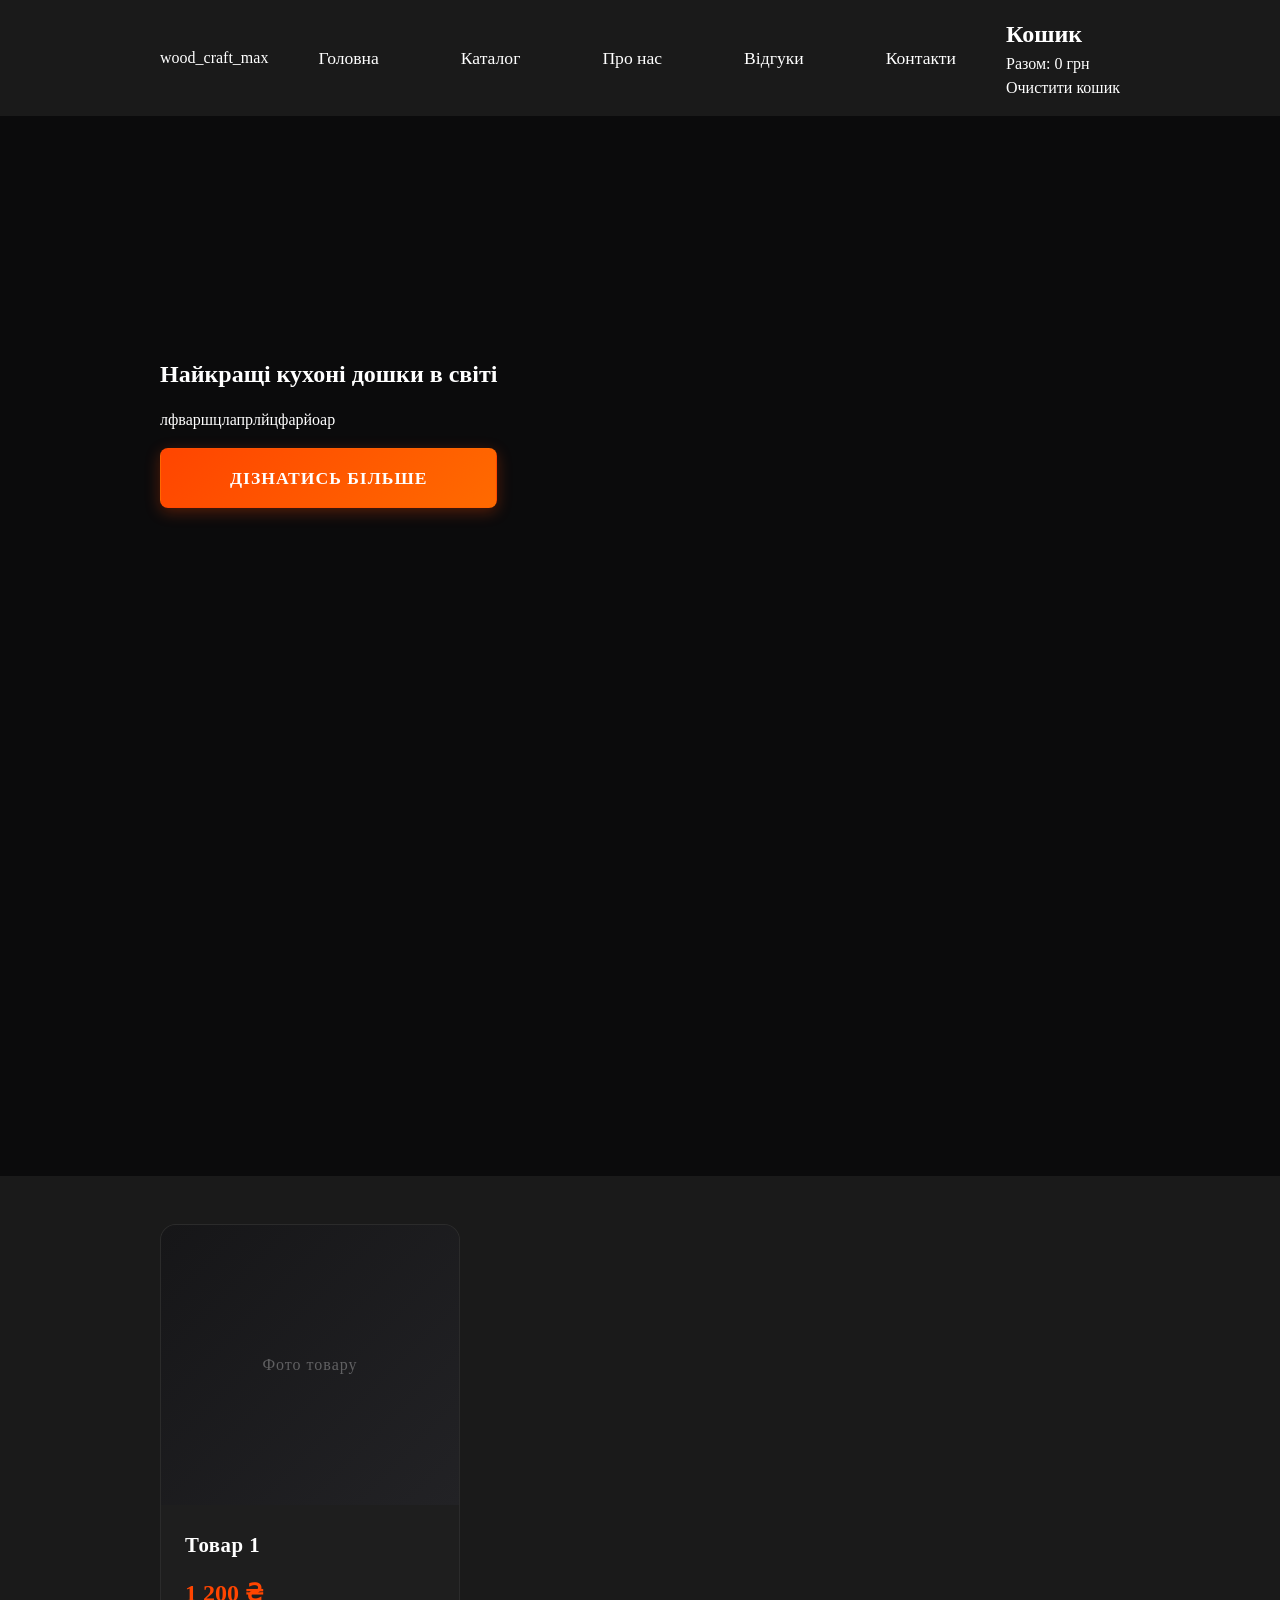
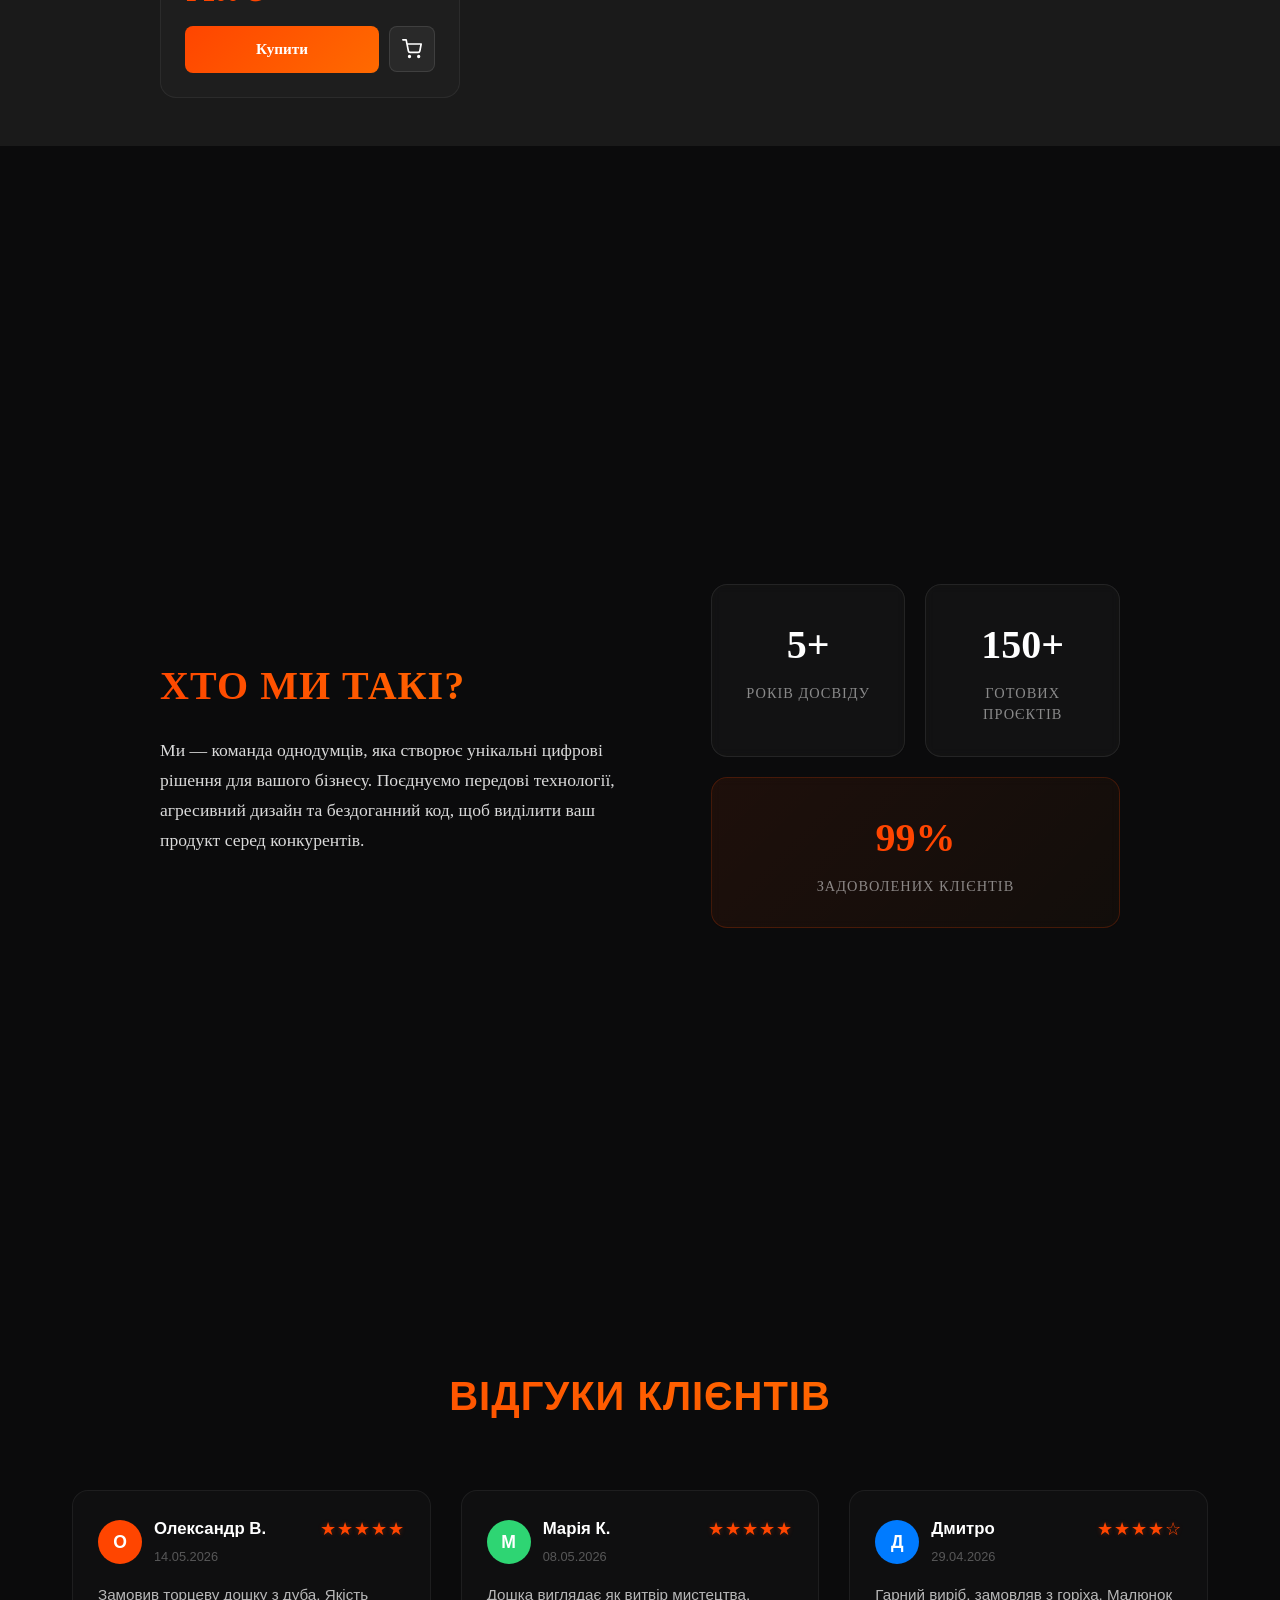
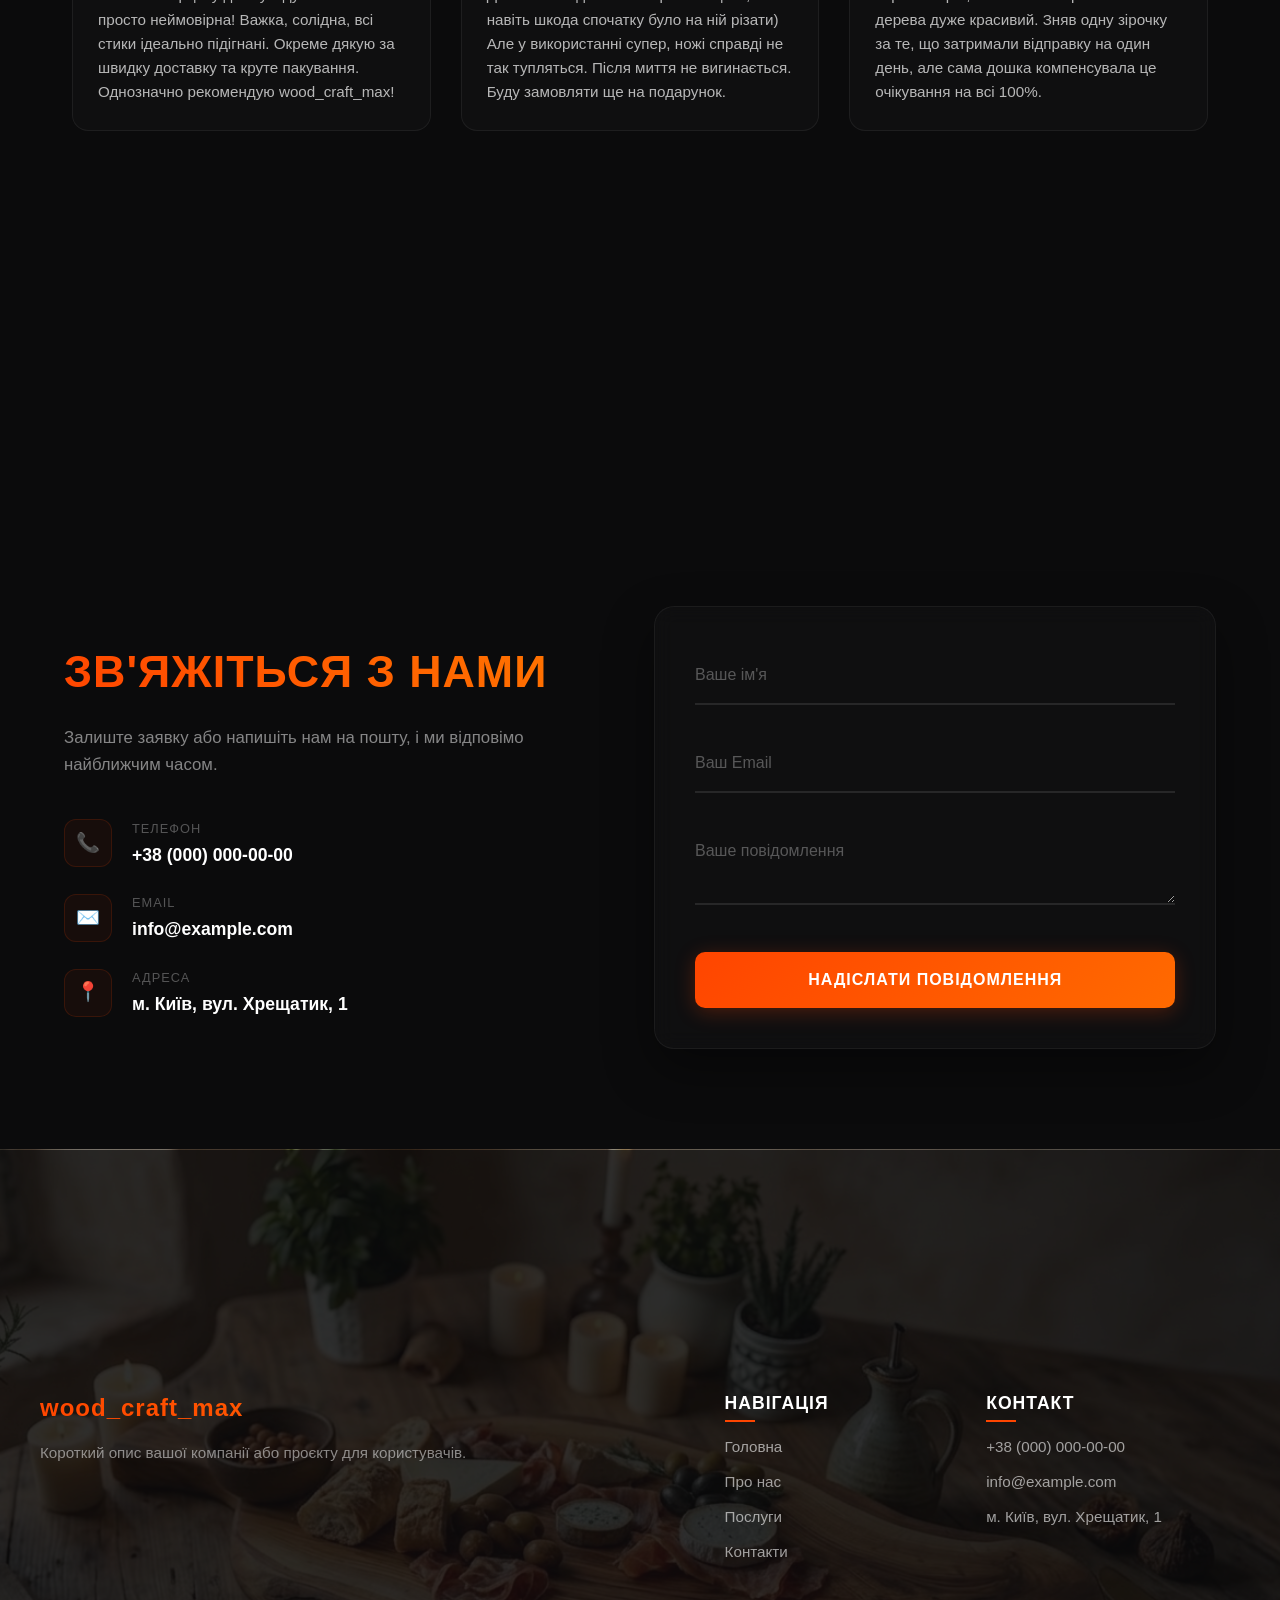
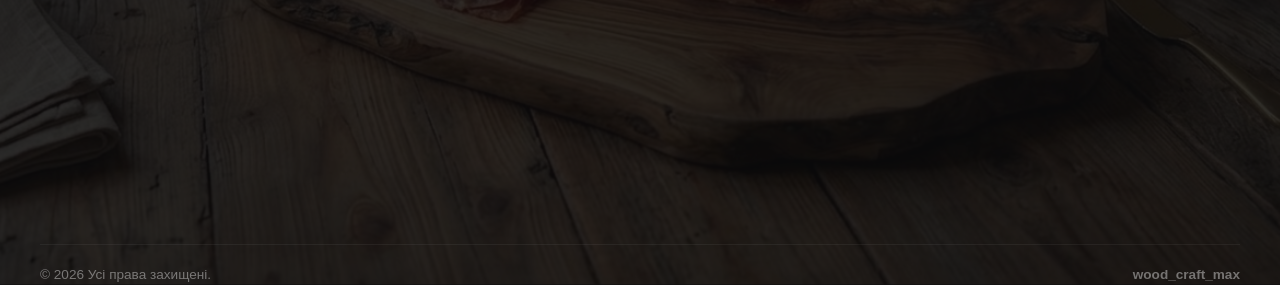
==== index.html @ e6631951 "wood_craft_max11" ====
<!DOCTYPE html>
<html lang="en">
<head>
    <meta charset="UTF-8">
    <title>Title</title>
    <link rel="stylesheet" href="./css/reset.css">
    <link rel="stylesheet" href="./css/style.css">
    <link rel="stylesheet" href="./css/header.css">
    <link rel="stylesheet" href="./css/catalog.css">
    <link rel="stylesheet" href="./css/about.css">
    <link rel="stylesheet" href="./css/reviews.css">
    <link rel="stylesheet" href="./css/contact.css">
    <link rel="stylesheet" href="./css/footer.css">
</head>
<body>

<!-- Фірмовий прелоадер wood_craft_max -->
<div class="preloader" id="preloader">
    <div class="preloader__content">
        <!-- Текст, який буде ефектно підсвічуватися -->
        <h2 class="preloader__logo">wood_craft_max</h2>
        <!-- Лінія завантаження під текстом -->
        <div class="preloader__line"></div>
    </div>
</div>


<header class="header">
    <a href="index.html" class="header__logo-link"><img src="" alt="" class="header__logo-img">wood_craft_max</a>

    <nav class="header__nav">
        <ul class="header__nav-list">
            <li class="header__nav-item"><a href="index.html" class="header__nav-link">Головна</a></li>
            <li class="header__nav-item"><a href="catalog.html" class="header__nav-link">Каталог</a></li>
            <li class="header__nav-item"><a href="about.html" class="header__nav-link">Про нас</a></li>
            <li class="header__nav-item"><a href="reviews.html" class="header__nav-link">Відгуки</a></li>
            <li class="header__nav-item"><a href="contact.html" class="header__nav-link">Контакти</a></li>
        </ul>
    </nav>

    <div class="header__cart">
        <h2>Кошик</h2>
        <div id="cart-items"></div>
        <p>Разом: <span id="total-price">0</span> грн</p>
        <button id="clear-cart">Очистити кошик</button>
    </div>
</header>

<section class="hero">

    <video autoplay loop muted playsinline class="hero-video">
        <source class="hero__video" src="./images/video/hero-video.mp4" type="video/mp4">
        Ваш браузер не підтримує відео.
    </video>

    <div class="hero__content">
        <h1 class="hero__title">Найкращі кухоні дошки в світі</h1>
        <p class="hero__text">лфваршцлапрлйцфарйоар</p>
        <a href="#catalog" class="btn btn--hero">Дізнатись більше</a>

    </div>
</section>

<section class="catalog reveal">

        <div class="catalog__grid">

            <div class="catalog__card">
                <div class="card__img-placeholder">Фото товару</div>
                <div class="card__info">
                    <h3 class="card__title">Товар 1</h3>
                    <p class="card__price">1 200 ₴</p>
                    <button class="card__btn">Купити</button>


                    <button class="card__btn card__btn--cart" aria-label="Додати до кошика">
                        <svg width="20" height="20" viewBox="0 0 24 24" fill="none" stroke="currentColor" stroke-width="2" stroke-linecap="round" stroke-linejoin="round">
                            <circle cx="9" cy="21" r="1"></circle>
                            <circle cx="20" cy="21" r="1"></circle>
                            <path d="M1 1h4l2.68 13.39a2 2 0 0 0 2 1.61h9.72a2 2 0 0 0 2-1.61L23 6H6"></path>
                        </svg>
                    </button>
                </div>
            </div>
    </div>

</section>

<section class="about reveal">

    <video autoplay loop muted playsinline class="about__video">
        <source src="./images/video/1.mp4" type="video/mp4">
    </video>

    <div class="about__content">
        <!-- Ліва частина: Текст -->
        <div class="about__text-block">
            <h2 class="about__content-title">Хто ми такі?</h2>
            <p class="about__content-text">
                Ми — команда однодумців, яка створює унікальні цифрові рішення для вашого бізнесу.
                Поєднуємо передові технології, агресивний дизайн та бездоганний код, щоб виділити
                ваш продукт серед конкурентів.
            </p>
        </div>

        <!-- Права частина: Цікава сітка з цифрами -->
        <div class="about__stats-grid">
            <div class="about__stat-card ">
                <span class="about__stat-num">5+</span>
                <span class="about__stat-desc">Років досвіду</span>
            </div>
            <div class="about__stat-card">
                <span class="about__stat-num">150+</span>
                <span class="about__stat-desc">Готових проєктів</span>
            </div>
            <div class="about__stat-card about__stat-card--accent">
                <span class="about__stat-num">99%</span>
                <span class="about__stat-desc">Задоволених клієнтів</span>
            </div>
        </div>
    </div>
</section>

<main class="reviews-page reveal">
    <div class="reviews-container">

        <!-- Заголовок, винесений вгору над контентом -->
        <h1 class="reviews-page__title">Відгуки клієнтів</h1>


        <!-- 2. СІТКА З ВІДГУКАМИ -->
        <div class="reviews-grid">

            <!-- Картка відгуку 1 -->
            <article class="review-card reveal">
                <div class="review-card__header">
                    <div class="review-card__user">
                        <div class="review-card__avatar">О</div>
                        <div>
                            <h3 class="review-card__name">Олександр В.</h3>
                            <span class="review-card__date">14.05.2026</span>
                        </div>
                    </div>
                    <div class="review-card__stars">★★★★★</div>
                </div>
                <p class="review-card__text">
                    Замовив торцеву дошку з дуба. Якість просто неймовірна! Важка, солідна,
                    всі стики ідеально підігнані. Окреме дякую за швидку доставку та круте пакування.
                    Однозначно рекомендую wood_craft_max!
                </p>
            </article>

            <!-- Картка відгуку 2 -->
            <article class="review-card">
                <div class="review-card__header">
                    <div class="review-card__user">
                        <div class="review-card__avatar review-card__avatar--m">М</div>
                        <div>
                            <h3 class="review-card__name">Марія К.</h3>
                            <span class="review-card__date">08.05.2026</span>
                        </div>
                    </div>
                    <div class="review-card__stars">★★★★★</div>
                </div>
                <p class="review-card__text">
                    Дошка виглядає як витвір мистецтва, навіть шкода спочатку було на ній різати)
                    Але у використанні супер, ножі справді не так тупляться. Після миття не вигинається.
                    Буду замовляти ще на подарунок.
                </p>
            </article>

            <!-- Картка відгуку 3 -->
            <article class="review-card">
                <div class="review-card__header">
                    <div class="review-card__user">
                        <div class="review-card__avatar review-card__avatar--d">Д</div>
                        <div>
                            <h3 class="review-card__name">Дмитро</h3>
                            <span class="review-card__date">29.04.2026</span>
                        </div>
                    </div>
                    <div class="review-card__stars">★★★★☆</div>
                </div>
                <p class="review-card__text">
                    Гарний виріб, замовляв з горіха. Малюнок дерева дуже красивий.
                    Зняв одну зірочку за те, що затримали відправку на один день, але сама дошка
                    компенсувала це очікування на всі 100%.
                </p>
            </article>

        </div>
    </div>
</main>

<section class="contact reveal">
    <div class="contact__content">

        <!-- Ліва частина: Інформація з іконками -->
        <div class="contact__info-block">
            <h2 class="contact__title">Зв'яжіться з нами</h2>
            <p class="contact__description">
                Залиште заявку або напишіть нам на пошту, і ми відповімо найближчим часом.
            </p>

            <ul class="contact__list">
                <li class="contact__item">
                    <span class="contact__icon">📞</span>
                    <div>
                        <span class="contact__item-label">Телефон</span>
                        <a href="tel:+380000000000" class="contact__link">+38 (000) 000-00-00</a>
                    </div>
                </li>
                <li class="contact__item">
                    <span class="contact__icon">✉️</span>
                    <div>
                        <span class="contact__item-label">Email</span>
                        <a href="mailto:info@example.com" class="contact__link">info@example.com</a>
                    </div>
                </li>
                <li class="contact__item">
                    <span class="contact__icon">📍</span>
                    <div>
                        <span class="contact__item-label">Адреса</span>
                        <span class="contact__text">м. Київ, вул. Хрещатик, 1</span>
                    </div>
                </li>
            </ul>
        </div>

        <form class="contact__form">
            <div class="contact__field-wrapper">
                <input type="text" class="contact__input" placeholder=" " id="name" required>
                <label class="contact__label" for="name">Ваше ім'я</label>
            </div>

            <div class="contact__field-wrapper">
                <input type="email" class="contact__input" placeholder=" " id="email" required>
                <label class="contact__label" for="email">Ваш Email</label>
            </div>

            <div class="contact__field-wrapper">
                <textarea class="contact__textarea" placeholder=" " id="message" required></textarea>
                <label class="contact__label" for="message">Ваше повідомлення</label>
            </div>

            <button type="submit" class="contact__button">
                <span>Надіслати повідомлення</span>
            </button>
        </form>

    </div>
</section>


<footer class="footer reveal">

    <img src="images/footer-bg.jpg" alt="" class="footer__img">


        <div class="footer__content">
            <div class="footer__brand">
                <a href="index.html" class="footer__logo">wood_craft_max</a>
                <p class="footer__description">
                    Короткий опис вашої компанії або проєкту для користувачів.
                </p>
            </div>

            <nav class="footer__nav">
                <h4 class="footer__title">Навігація</h4>
                <ul class="footer__list">
                    <li class="footer__item"><a href="index.html" class="footer__link">Головна</a></li>
                    <li class="footer__item"><a href="about.html" class="footer__link">Про нас</a></li>
                    <li class="footer__item"><a href="#" class="footer__link">Послуги</a></li>
                    <li class="footer__item"><a href="contact.html" class="footer__link">Контакти</a></li>
                </ul>
            </nav>

            <div class="footer__contacts">
                <h3 class="footer__title">Контакт</h3>
                <ul class="footer__list">
                    <li class="footer__item">
                        <a href="tel:+380000000000" class="footer__link">+38 (000) 000-00-00</a>
                    </li>
                    <li class="footer__item">
                        <a href="mailto:info@example.com" class="footer__link">info@example.com</a>
                    </li>
                    <li class="footer__item">м. Київ, вул. Хрещатик, 1</li>
                </ul>
            </div>
        </div>

        <div class="footer__bottom">
            <p class="footer__copy">&copy; 2026 Усі права захищені.</p>
            <a href="index.html" class="foter__logo-link"><img src="" alt="" class="footer__logo-img">wood_craft_max</a>
        </div>
</footer>


<script src="js/index.js"></script>
</body>
</html>
---- css/style.css ----
/* Початковий стан сторінки: все сховано в глибокий чорний колір */
body {
    background-color: #0b0b0c;
    opacity: 0;
    transition: opacity 0.4s ease-in-out; /* Швидкість появи/гасіння сторінки */
}

/* Стан після повного завантаження: сторінка плавно проявляється */
body.page-loaded {
    opacity: 1;
}

/* Спеціальний фікс для зацикленої анімації: */
/* Якщо користувач швидко гортає вгору, ми робимо зникнення трохи швидшим, ніж появу */
.reveal {
    opacity: 0;
    transform: translateY(40px);
    transition: opacity 0.5s ease-out, transform 0.5s ease-out;
    will-change: opacity, transform;
}

.reveal--visible {
    opacity: 1;
    transform: translateY(0);
    /* Для появи залишаємо наш гарний преміальний кубічний ефект */
    transition: opacity 0.8s cubic-bezier(0.25, 1, 0.5, 1),
    transform 0.8s cubic-bezier(0.25, 1, 0.5, 1);
}

/* ==========================================================================
   ФІРМОВИЙ ПРЕЛОАДЕР (WOOD_CRAFT_MAX)
   ========================================================================== */
.preloader {
    position: fixed;
    top: 0;
    left: 0;
    width: 100%;
    height: 100vh;
    background-color: #0b0b0c; /* Повна темрява при старті */
    z-index: 9999; /* Поверх абсолютно всього, навіть фіксованого хедера */
    display: flex;
    justify-content: center;
    align-items: center;
    transition: transform 8s cubic-bezier(0.77, 0, 0.175, 1),
    opacity 0.6s ease-in-out;
}

/* Стан для приховування за допомогою JS */
.preloader--hidden {
    opacity: 0;
    pointer-events: none; /* Дозволяє клікати на елементи сайту після зникнення */
    transform: scale(1.05); /* Легке збільшення вглиб під час зникнення */
}

.preloader__content {
    display: flex;
    flex-direction: column;
    align-items: center;
    gap: 15px;
}

/* Анімований неоновий логотип */
.preloader__logo {
    font-size: 3rem;
    font-weight: 900;
    text-transform: uppercase;
    letter-spacing: 4px;
    font-family: sans-serif;
    color: #ffffff;
    margin: 0;

    /* Вогняне світіння навколо букв */
    text-shadow: 0 0 10px rgba(255, 69, 0, 0.5),
    0 0 20px rgba(255, 69, 0, 0.3),
    0 0 40px rgba(255, 117, 0, 0.2);

    /* Анімація дихання/мерехтіння вогню */
    animation: firePulse 2s infinite ease-in-out;
}

/* Лінія прогресу під логотипом */
.preloader__line {
    width: 150px;
    height: 2px;
    background: linear-gradient(90deg, transparent, #ff4500, #ff7500, transparent);
    position: relative;
    overflow: hidden;
    border-radius: 2px;
}

/* Анімація бігу світла по лінії */
.preloader__line::after {
    content: '';
    position: absolute;
    top: 0;
    left: -100%;
    width: 100%;
    height: 100%;
    background: linear-gradient(90deg, transparent, #ffffff, transparent);
    animation: loadingScan 1.5s infinite linear;
}

/* КІНЕМА-АНІМАЦІЇ */
@keyframes firePulse {
    0%, 100% {
        text-shadow: 0 0 10px rgba(255, 69, 0, 0.6), 0 0 20px rgba(255, 69, 0, 0.4);
        opacity: 0.9;
    }
    50% {
        text-shadow: 0 0 20px rgba(255, 69, 0, 0.9), 0 0 40px rgba(255, 117, 0, 0.6), 0 0 60px rgba(255, 69, 0, 0.3);
        opacity: 1;
        transform: scale(1.02); /* Логотип злегка пульсує в такт */
    }
}

@keyframes loadingScan {
    0% { left: -100%; }
    100% { left: 100%; }
}


.hero {
    width: 100%;
    height: 100vh; /* Займає чітко 100% висоти видимого екрана */
    min-height: 500px; /* Мінімальна висота, щоб контент не злипався на дуже маленьких екранах */
    display: flex;
    align-items: center;
    justify-content: center;
    overflow: hidden;
    position: relative;
    background-color: #0b0b0c; /* Чорна заглушка, щоб навіть під час завантаження не було білого фону */
}

.hero-video {
    position: absolute;
    top: 50%;
    left: 50%;
    width: 100%;
    height: 100%;
    transform: translate(-50%, -50%);
    object-fit: cover; /* 👈 Головне: змушує відео обрізатися та розтягуватися як фото-шпалери, заповнюючи весь блок без білих щілин */
    z-index: 1;
}


.hero__content {
    /* Робимо контент абсолютним та розтягуємо на весь hero */
    position: absolute;
    top: 0;
    left: 0;
    max-width: 50rem;
    color: #ffffff;
    z-index: 10;
    padding: 15rem 10rem;
    gap: 1rem;
    display: flex;
    flex-direction: column;
}


/* Базовий клас для всіх кнопок (ваш код із правками) */
.btn {
    color: white;
    font-size: 1.1rem;
    font-weight: 600; /* Зробимо текст трохи жирнішим для читабельності */
    padding: 1rem 2rem; /* Зменшив горизонтальний padding з 6rem до 4rem, щоб кнопка не була гігантською */
    border-radius: 8px;
    border: 1px solid transparent;
    text-transform: uppercase; /* Додасть преміального вигляду в стилі каталогу */
    letter-spacing: 1px;
    text-align: center;
    transition: transform 0.3s cubic-bezier(0.25, 0.8, 0.25, 1),
    box-shadow 0.3s ease,
    background-color 0.3s ease,
    border-color 0.3s ease,
    background 0.3s ease;
}

/* Модифікатор СПЕЦІАЛЬНО для головної кнопки в Hero */
.btn--hero {
    /* Яскравий вогняний градієнт, який чітко видно поверх будь-якого відео */
    background: linear-gradient(135deg, #ff4500, #ff6a00);
    color: #ffffff;
    /* Початкове м'яке неонове світіння кнопки */
    box-shadow: 0 4px 15px rgba(255, 69, 0, 0.3);
}

/* Ефект наведення саме для Hero-кнопки */
.btn--hero:hover {
    transform: translateY(-5px); /* Кнопка красиво підстрибує вгору */
    color: #000; /* Текст залишається білим і чітким */
    background: linear-gradient(135deg, #ff5511, #ff7b11); /* Трохи світлішає */

    /* Потужне неонове вибухове світіння навколо кнопки */
    box-shadow: 0 12px 25px rgba(255, 69, 0, 0.5),
    0 0 15px rgba(255, 69, 0, 0.3);
}

/* Ефект при фізичному кліку (кнопка ніби продавлюється назад) */
.btn--hero:active {
    transform: translateY(-1px);
    box-shadow: 0 5px 10px rgba(255, 69, 0, 0.4);
}
---- css/header.css ----
.header{
    width: 100%;
    display: flex;
    align-items: center;
    justify-content: space-between;
    flex-wrap: balance;
    padding: 1rem 10rem;
    background-color: #1a1a1a;
    color: white;
}

.header__nav-list{
    display: flex;
    align-items: center;
    justify-content: center;
    flex-wrap: balance;
    gap: 3rem;
    padding:0 1rem;
}

/* Робимо самі пункти списку відносними */
.header__nav-item {
    list-style: none; /* Про всяк випадок прибираємо маркери списку */
}

/* Базовий стиль для посилань у меню */
.header__nav-item a {
    display: inline-block; /* 👈 КРИТИЧНО: дозволяє працювати анімації translateY */
    color: white;
    text-decoration: none;
    font-size: 1.1rem;
    font-weight: 500;
    padding: 8px 16px;
    border-radius: 8px; /* Округлення для красивого фону та тіні */
    border: 1px solid transparent; /* Запобігає смиканню тексту при появі border */
    transition: transform 0.3s cubic-bezier(0.25, 0.8, 0.25, 1),
    box-shadow 0.3s ease,
    background-color 0.3s ease,
    border-color 0.3s ease; /* Плавність для ВСІХ змін */
}

/* Преміальний неоновий ховер-ефект для пунктів меню */
.header__nav-item a:hover {
    transform: translateY(-4px); /* Зменшив до -4px, бо -10px для меню — це занадто різкий стрибок */
    background-color: rgba(255, 69, 0, 0.05); /* Легкий помаранчевий відтінок всередині */
    border-color: rgba(255, 69, 0, 0.4);
    color: #ff4500; /* Зміна кольору тексту на помаранчевий додасть стилю */
    box-shadow: 0 10px 20px rgba(255, 69, 0, 0.15),
    0 0 8px rgba(255, 69, 0, 0.3);
}
---- css/catalog.css ----
/* ==========================================================================
   СЕКЦІЯ КАТАЛОГУ
   ========================================================================== */
.catalog {
    background-color: #1a1a1a; /* Глибокий темний фон */
    color: #ffffff;
    display: flex;
    flex-direction: column;
    text-align: center;
    padding: 3rem 10rem;
    margin: 10rem auto;
    position: relative; /* Встановлює точку відліку для заголовка */
    overflow: visible !important; /* ГАРАНТУЄ, що текст не обріжеться рамками блока */
    z-index: 10;
}



/* Сітка для трьох карток в одну лінію (на десктопі) */
.catalog__grid {
    display: grid;
    grid-template-columns: repeat(3, 1fr);
    gap: 30px;
    width: 100%;
    max-width: 1200px;
    margin: 0 auto; /* Центрує саму сітку всередині каталогу */
}

/* ==========================================================================
   КАРТКА ТОВАРУ
   ========================================================================== */
.catalog__card {
    background: rgba(255, 255, 255, 0.02);
    border: 1px solid rgba(255, 255, 255, 0.06);
    border-radius: 16px;
    overflow: hidden;
    transition: transform 0.4s cubic-bezier(0.165, 0.84, 0.44, 1),
    box-shadow 0.4s cubic-bezier(0.165, 0.84, 0.44, 1),
    border-color 0.4s ease;
}

/* Ефект наведення на картку (Неонове підсвічування та підняття) */
.catalog__card:hover {
    transform: translateY(-10px);
    border-color: rgba(255, 69, 0, 0.4);
    box-shadow: 0 20px 40px rgba(255, 69, 0, 0.15),
    0 0 1px rgba(255, 69, 0, 0.5);
}

/* Фото товару / Заглушка */
.card__img-placeholder {
    width: 100%;
    height: 280px;
    background: linear-gradient(135deg, #161618, #222225);
    display: flex;
    align-items: center;
    justify-content: center;
    color: rgba(255, 255, 255, 0.3);
    font-size: 1rem;
    font-weight: 500;
    letter-spacing: 1px;
    transition: transform 0.5s ease;
}

/* Легке масштабування картинки при наведенні на картку */
.catalog__card:hover .card__img-placeholder {
    transform: scale(1.03);
}

/* Блок з інформацією (ТУТ ОБ'ЄДНАНО ВСІ КОНФЛІКТНІ СТИЛІ) */
.card__info {
    padding: 24px;
    display: grid;
    grid-template-columns: 1fr auto; /* Кнопка "Купити" займає весь простір, кошик стає поруч */
    grid-template-rows: auto auto auto;
    gap: 15px 10px;
    text-align: left; /* Текст всередині картки вирівнюємо по лівому краю для краси */
}

.card__title {
    grid-column: 1 / -1;
    font-size: 1.3rem;
    font-weight: 600;
    margin: 0;
    letter-spacing: 0.5px;
}

.card__price {
    grid-column: 1 / -1;
    font-size: 1.5rem;
    font-weight: 700;
    color: #ff4500;
    margin: 0;
}

/* ==========================================================================
   КНОПКИ КАРТКИ
   ========================================================================== */
.card__btn,
.card__btn--cart {
    display: inline-flex;
    align-items: center;
    justify-content: center;
}

/* Кнопка "Купити" */
.card__btn {
    padding: 12px 20px;
    background: linear-gradient(135deg, #ff4500, #ff6a00);
    border: none;
    color: #ffffff;
    font-weight: 700;
    font-size: 0.95rem;
    border-radius: 8px;
    cursor: pointer;
    transition: transform 0.2s ease, box-shadow 0.2s ease, opacity 0.2s ease;
}

.card__btn:hover {
    transform: translateY(-2px);
    box-shadow: 0 5px 15px rgba(255, 69, 0, 0.4);
}

.card__btn:active {
    transform: translateY(0);
}

/* Кнопка "Кошик" (іконка) */
.card__btn--cart {
    padding: 12px;
    background: rgba(255, 255, 255, 0.05);
    border: 1px solid rgba(255, 255, 255, 0.1);
    color: #ffffff;
    border-radius: 8px;
    cursor: pointer;
    width: 46px;
    height: 46px;
    box-sizing: border-box;
    transition: all 0.3s cubic-bezier(0.25, 0.8, 0.25, 1);
}

.card__btn--cart:hover {
    background: transparent;
    border-color: #ff4500;
    color: #ff4500;
}

.card__btn--cart:active {
    transform: translateY(0) scale(1);
}

/* Анімація для JS: коли товар додано в кошик */
.card__btn--cart.added {
    background: #2ed573 !important;
    border-color: #2ed573 !important;
    color: #fff !important;
    animation: pop 0.3s ease-in-out;
}

@keyframes pop {
    0% { transform: scale(1); }
    50% { transform: scale(1.2); }
    100% { transform: scale(1); }
}

/* ==========================================================================
   АДАПТИВНІСТЬ
   ========================================================================== */
@media (max-width: 992px) {
    .catalog { padding: 3rem 4rem; } /* Зменшуємо гігантські бокові відступи на планшетах */
    .catalog__grid { grid-template-columns: repeat(2, 1fr); }
}
@media (max-width: 576px) {
    .catalog { padding: 3rem 1.5rem; }
    .catalog__grid { grid-template-columns: 1fr; }
}
---- css/about.css ----
/* Контейнер всієї секції (тепер він тримає відео всередині) */
.about {
    position: relative; /* 👈 КРИТИЧНО: обмежує абсолютне відео всередині секції */
    width: 100%;
    min-height: 100vh; /* Робимо висоту на весь екран, або задайте потрібний padding */
    padding: 4rem 10rem;
    box-sizing: border-box;
    display: flex;
    justify-content: center;
    align-items: center;
    overflow: hidden; /* Ховає шматки відео, які вилазять за межі */
    background-color: #0b0b0c; /* Фоновий колір, поки відео завантажується */
}


/* Стилі для фонового відео */
.about__video {
    position: absolute;
    top: 50%;
    left: 50%;
    min-width: 100%;
    min-height: 100%;
    width: auto;
    height: auto;
    transform: translate(-50%, -50%);
    object-fit: cover; /* Відео масштабується без спотворення */
    z-index: 1; /* Кладемо на шар 1 */
}

/* Напівпрозоре затемнення, щоб текст не зливався з відео */
.about::before {
    content: '';
    position: absolute;
    top: 0;
    left: 0;
    width: 100%;
    height: 100%;
    background: rgba(11, 11, 12, 0.75); /* Темний шар із 75% непрозорості */
    z-index: 2; /* Перекриває відео */
}

/* Головний контент — виводимо на самий передній план */
.about__content {
    position: relative; /* 👈 КРИТИЧНО */
    z-index: 3; /* 👈 Вище за відео (1) та вище за затемнення (2) */
    width: 100%;
    max-width: 70rem;
    display: grid;
    grid-template-columns: 1.2fr 1fr;
    gap: 60px;
    align-items: center;
}

/* Блок з текстом */
.about__text-block {
    display: flex;
    flex-direction: column;
    gap: 20px;
}

/* Заголовок */
.about__content-title {
    font-size: 2.5rem;
    font-weight: 800;
    margin: 0;
    text-transform: uppercase;
    letter-spacing: 1px;
    background: linear-gradient(45deg, #ff4500, #ff7500);
    -webkit-background-clip: text;
    -webkit-text-fill-color: transparent;
}

/* Опис (зробив текст трохи білішим, щоб краще читався поверх відео) */
.about__content-text {
    font-size: 1.1rem;
    line-height: 1.7;
    color: rgba(255, 255, 255, 0.85);
    margin: 0;
}

/* Сітка для міні-карток з цифрами */
.about__stats-grid {
    display: grid;
    grid-template-columns: repeat(2, 1fr);
    gap: 20px;
}

/* Картки-досягнення (робимо їх більш "скляними") */
.about__stat-card {
    background: rgba(255, 255, 255, 0.03);
    backdrop-filter: blur(5px); /* Ефект легкого розмиття відео під карткою */
    border: 1px solid rgba(255, 255, 255, 0.08);
    padding: 30px 20px;
    border-radius: 16px;
    display: flex;
    flex-direction: column;
    align-items: center;
    gap: 8px;
    text-align: center;
    transition: all 0.4s cubic-bezier(0.165, 0.84, 0.44, 1);
}

.about__stat-card:hover {
    transform: translateY(-5px);
    border-color: rgba(255, 69, 0, 0.4);
    box-shadow: 0 15px 30px rgba(255, 69, 0, 0.15);
    background: rgba(255, 69, 0, 0.04);
}

.about__stat-num {
    font-size: 2.5rem;
    font-weight: 800;
    color: #ffffff;
    transition: color 0.3s ease;
}

.about__stat-card:hover .about__stat-num {
    color: #ff4500;
}

.about__stat-desc {
    font-size: 0.9rem;
    color: rgba(255, 255, 255, 0.5);
    text-transform: uppercase;
    letter-spacing: 1px;
}

/* Спеціальний акцентний блок */
.about__stat-card--accent {
    grid-column: span 2;
    background: linear-gradient(135deg, rgba(255, 69, 0, 0.08), rgba(255, 117, 0, 0.03));
    backdrop-filter: blur(5px);
    border-color: rgba(255, 69, 0, 0.2);
}

.about__stat-card--accent .about__stat-num {
    color: #ff4500;
}

/* Адаптивність */
@media (max-width: 992px) {
    .about { padding: 60px 2rem; }
    .about__content { grid-template-columns: 1fr; gap: 40px; }
}
@media (max-width: 480px) {
    .about__stats-grid { grid-template-columns: 1fr; }
    .about__stat-card--accent { grid-column: span 1; }
}
---- css/reviews.css ----
/* ==========================================================================
   СТОРІНКА ВІДГУКІВ
   ========================================================================== */
.reviews-page {
    background-color: #0b0b0c; /* Фірмовий темний фон */
    color: #ffffff;
    padding: 4rem 0;
    min-height: 100vh;
    font-family: sans-serif;
    display: flex;
    justify-content: center;
    box-sizing: border-box;
}

.reviews-container {
    width: 100%;
    max-width: 75rem;
    padding: 0 2rem;
    margin-top: 6rem; /* Відступ під фіксований хедер */
}

/* Градієнтний заголовок сторінки */
.reviews-page__title {
    font-size: 2.5rem;
    font-weight: 800;
    text-align: center;
    margin-bottom: 4rem;
    letter-spacing: 1px;
    text-transform: uppercase;
    background: linear-gradient(45deg, #ff4500, #ff7500);
    -webkit-background-clip: text;
    -webkit-text-fill-color: transparent;
}

/* ==========================================================================
   СІТКА КАРТОК ВІДГУКІВ
   ========================================================================== */
.reviews-grid {
    display: grid;
    grid-template-columns: repeat(3, 1fr); /* 3 колонки в ряд на десктопі */
    gap: 30px;
}

.review-card {
    background: rgba(255, 255, 255, 0.02);
    border: 1px solid rgba(255, 255, 255, 0.06);
    border-radius: 16px;
    padding: 25px;
    display: flex;
    flex-direction: column;
    gap: 15px;
    transition: transform 0.4s cubic-bezier(0.165, 0.84, 0.44, 1),
    box-shadow 0.4s cubic-bezier(0.165, 0.84, 0.44, 1),
    border-color 0.4s ease;
}

.review-card:hover {
    transform: translateY(-8px);
    border-color: rgba(255, 69, 0, 0.3);
    box-shadow: 0 15px 35px rgba(255, 69, 0, 0.12);
}

/* Шапка картки */
.review-card__header {
    display: flex;
    justify-content: space-between;
    align-items: flex-start;
}

.review-card__user {
    display: flex;
    align-items: center;
    gap: 12px;
}

/* Круглий аватар користувача */
.review-card__avatar {
    width: 44px;
    height: 44px;
    background-color: #ff4500;
    border-radius: 50%;
    display: flex;
    align-items: center;
    justify-content: center;
    font-weight: 700;
    font-size: 1.1rem;
    color: #ffffff;
}

/* Різні кольори для аватарів для реалістичності */
.review-card__avatar--m { background-color: #2ed573; }
.review-card__avatar--d { background-color: #007bff; }

.review-card__name {
    font-size: 1.05rem;
    font-weight: 600;
    margin: 0 0 3px 0;
}

.review-card__date {
    font-size: 0.8rem;
    color: rgba(255, 255, 255, 0.3);
}

/* Візуальні зірочки у картці відгуку */
.review-card__stars {
    color: #ff4500;
    font-size: 1.1rem;
    text-shadow: 0 0 5px rgba(255, 69, 0, 0.3);
    letter-spacing: 1px;
}

/* Текст відгуку */
.review-card__text {
    font-size: 0.95rem;
    line-height: 1.6;
    color: rgba(255, 255, 255, 0.7);
    margin: 0;
}

/* ==========================================================================
   АДАПТИВНІСТЬ ДЛЯ СТОРІНКИ ВІДГУКІВ
   ========================================================================== */
@media (max-width: 992px) {
    .reviews-grid {
        grid-template-columns: repeat(2, 1fr); /* 2 колонки на планшетах */
    }
}

@media (max-width: 768px) {
    .reviews-form__row {
        grid-template-columns: 1fr; /* Поле імені та зірки стають одне під одним */
        gap: 15px;
    }
    .reviews-form__rating {
        justify-content: space-between;
        width: 100%;
    }
}

@media (max-width: 576px) {
    .reviews-container {
        padding: 0 1.5rem;
    }
    .reviews-grid {
        grid-template-columns: 1fr; /* 1 колонка на мобільних */
    }
    .reviews-form {
        padding: 20px;
    }
    .reviews-page__title {
        font-size: 2rem;
    }
    .reviews-form__btn {
        width: 100%; /* Кнопка на всю ширину */
        text-align: center;
    }
}
---- css/contact.css ----
/* Базовий контейнер секції */
.contact {
    width: 100%;
    background-color: #0b0b0c; /* Глибокий благородний чорний замість брудного сірого */
    padding: 100px 4rem;
    box-sizing: border-box;
    display: flex;
    justify-content: center;
    font-family: sans-serif;
}

.contact__content {
    width: 100%;
    max-width: 75rem;
    display: grid;
    grid-template-columns: 1fr 1.1fr;
    gap: 80px;
    align-items: center;
}

/* --- ЛІВА КОЛОНКА --- */
.contact__info-block {
    display: flex;
    flex-direction: column;
}

.contact__title {
    font-size: 2.8rem;
    font-weight: 800;
    margin: 0 0 20px 0;
    text-transform: uppercase;
    letter-spacing: 1px;
    background: linear-gradient(45deg, #ff4500, #ff7500);
    -webkit-background-clip: text;
    -webkit-text-fill-color: transparent;
}

.contact__description {
    font-size: 1.05rem;
    line-height: 1.6;
    color: rgba(255, 255, 255, 0.5);
    margin: 0 0 40px 0;
}

.contact__list {
    list-style: none;
    padding: 0;
    margin: 0;
    display: flex;
    flex-direction: column;
    gap: 25px;
}

.contact__item {
    display: flex;
    align-items: center;
    gap: 20px;
}

.contact__icon {
    width: 48px;
    height: 48px;
    background: rgba(255, 69, 0, 0.05);
    border: 1px solid rgba(255, 69, 0, 0.15);
    border-radius: 12px;
    display: flex;
    align-items: center;
    justify-content: center;
    font-size: 1.2rem;
}

.contact__item-label {
    display: block;
    font-size: 0.8rem;
    text-transform: uppercase;
    letter-spacing: 1px;
    color: rgba(255, 255, 255, 0.3);
    margin-bottom: 4px;
}

.contact__link, .contact__text {
    font-size: 1.1rem;
    font-weight: 600;
    color: #ffffff;
    text-decoration: none;
    transition: color 0.3s ease;
}

.contact__link:hover {
    color: #ff4500;
}

/* --- ПРАВА КОЛОНКА (ФОРМА) --- */
.contact__form {
    background: rgba(255, 255, 255, 0.02);
    border: 1px solid rgba(255, 255, 255, 0.05);
    padding: 40px;
    border-radius: 20px;
    display: flex;
    flex-direction: column;
    gap: 30px;
    box-shadow: 0 20px 50px rgba(0, 0, 0, 0.4);
    backdrop-filter: blur(10px);
}

/* Ефектна плаваюча мітка (Floating Label) */
.contact__field-wrapper {
    position: relative;
    width: 100%;
}

.contact__input,
.contact__textarea {
    width: 100%;
    padding: 16px 0;
    background: transparent;
    border: none;
    border-bottom: 2px solid rgba(255, 255, 255, 0.1);
    color: #ffffff;
    font-size: 1rem;
    outline: none;
    box-sizing: border-box;
    transition: border-color 0.3s ease;
}

.contact__textarea {
    resize: vertical;
    min-height: 80px;
}

/* Статична підказка, яка буде літати */
.contact__label {
    position: absolute;
    top: 16px;
    left: 0;
    color: rgba(255, 255, 255, 0.3);
    font-size: 1rem;
    pointer-events: none;
    transition: all 0.3s cubic-bezier(0.25, 0.8, 0.25, 1);
}

/* Магія літаючих підказок при фокусі та коли поле не порожнє */
.contact__input:focus ~ .contact__label,
.contact__input:not(:placeholder-shown) ~ .contact__label,
.contact__textarea:focus ~ .contact__label,
.contact__textarea:not(:placeholder-shown) ~ .contact__label {
    top: -10px;
    font-size: 0.8rem;
    color: #ff4500;
    text-transform: uppercase;
    letter-spacing: 0.5px;
}

/* Активна лінія при кліку */
.contact__input:focus,
.contact__textarea:focus {
    border-color: #ff4500;
}

/* Соковита технологічна кнопка */
.contact__button {
    margin-top: 10px;
    padding: 16px 32px;
    background: linear-gradient(135deg, #ff4500, #ff6a00);
    border: none;
    border-radius: 10px;
    color: #ffffff;
    font-weight: 700;
    font-size: 1rem;
    text-transform: uppercase;
    letter-spacing: 1px;
    cursor: pointer;
    box-shadow: 0 4px 20px rgba(255, 69, 0, 0.25);
    transition: transform 0.2s ease, box-shadow 0.2s ease, background 0.3s ease;
}

.contact__button:hover {
    transform: translateY(-3px);
    box-shadow: 0 10px 30px rgba(255, 69, 0, 0.5),
    0 0 15px rgba(255, 69, 0, 0.2);
}

.contact__button:active {
    transform: translateY(-1px);
}

/* Адаптивність */
@media (max-width: 992px) {
    .contact { padding: 60px 2rem; }
    .contact__content { grid-template-columns: 1fr; gap: 50px; }
    .contact__title { font-size: 2.2rem; }
}
---- css/footer.css ----
/* ==========================================================================
   ФІРМОВИЙ ФУТЕР З КАРТИНКОЮ НА ФОНІ
   ========================================================================== */
.footer {
    position: relative; /* 👈 КРИТИЧНО: створює систему координат для фону */
    background-color: #1a1a1a; /* Фоновий колір, поки вантажиться картинка */
    color: #ffffff;
    font-family: sans-serif;
    border-top: 1px solid rgba(255, 255, 255, 0.05);
    box-sizing: border-box;

}

/* Стилізація фонової картинки */
.footer__img {
    position: absolute;
    top: 50%;
    left: 50%;
    width: 100%;
    height: 100%;
    transform: translate(-50%, -50%);
    object-fit: cover; /* 👈 Розтягує картинку без спотворення як шпалери */
    z-index: 1; /* 👈 Ховає на самий задній план */
    pointer-events: none; /* Забороняє виділяти картинку мишкою */
}

/* Темне напівпрозоре затемнення поверх картинки, щоб текст добре читався */
.footer::before {
    content: '';
    position: absolute;
    top: 0;
    left: 0;
    width: 100%;
    height: 100%;
    background: rgba(11, 11, 12, 0.85); /* 85% темного шару для ідеального контрасту */
    z-index: 2; /* 👈 Лягає ПОВЕРХ картинки, але ПІД контент */
}

/* Верхня частина контенту (виносимо на передній план) */
.footer__content {
    position: relative;
    z-index: 3; /* 👈 Вище за фон (1) та затемнення (2) */
    max-width: 75rem;
    margin: 0 auto 40px;
    padding: 15rem 0;
    display: grid;
    grid-template-columns: 3fr 1fr 1.2fr;
    gap: 50px;
}

/* Нижня панель футера (виносимо на передній план) */
.footer__bottom {
    position: relative;
    z-index: 3; /* 👈 Вище за фон (1) та затемнення (2) */
    max-width: 75rem;
    margin: 0 auto;
    padding-top: 20px;
    border-top: 1px solid rgba(255, 255, 255, 0.05);
    display: flex;
    justify-content: space-between;
    align-items: center;
    font-size: 0.85rem;
    color: rgba(255, 255, 255, 0.4);
}

/* ==========================================================================
   СТИЛІЗАЦІЯ ЕЛЕМЕНТІВ (Ваші фірмові ховери та градієнти)
   ========================================================================== */
.footer__brand {
    display: flex;
    flex-direction: column;
    gap: 15px;
}

.footer__logo {
    font-size: 1.5rem;
    font-weight: 800;
    text-decoration: none;
    letter-spacing: 1px;
    background: linear-gradient(45deg, #ff4500, #ff7500);
    -webkit-background-clip: text;
    -webkit-text-fill-color: transparent;
    display: inline-block;
}

.footer__description {
    font-size: 0.95rem;
    line-height: 1.6;
    color: rgba(255, 255, 255, 0.5);
    margin: 0;
}

.footer__title {
    font-size: 1.1rem;
    font-weight: 700;
    margin: 0 0 20px 0;
    text-transform: uppercase;
    letter-spacing: 1px;
    color: #ffffff;
    position: relative;
}

.footer__title::after {
    content: '';
    position: absolute;
    bottom: -6px;
    left: 0;
    width: 30px;
    height: 2px;
    background-color: #ff4500;
}

.footer__list {
    list-style: none;
    padding: 0;
    margin: 0;
    display: flex;
    flex-direction: column;
    gap: 12px;
    color: rgba(255, 255, 255, 0.6);
    font-size: 0.95rem;
}

.footer__link {
    color: rgba(255, 255, 255, 0.6);
    text-decoration: none;
    display: inline-block;
    transition: transform 0.3s cubic-bezier(0.25, 0.8, 0.25, 1),
    color 0.3s ease;
}

.footer__link:hover {
    color: #ff4500;
    transform: translateX(5px); /* Акуратний зсув вбік */
}

.footer__copy {
    margin: 0;
}

.foter__logo-link {
    display: flex;
    align-items: center;
    gap: 8px;
    color: rgba(255, 255, 255, 0.4);
    text-decoration: none;
    font-weight: 600;
    transition: color 0.3s ease;
}

.foter__logo-link:hover {
    color: #ff4500;
}

.footer__logo-img {
    max-height: 20px;
    display: block;
}

/* ==========================================================================
   АДАПТИВНІСТЬ ДЛЯ ФУТЕРА
   ========================================================================== */
@media (max-width: 992px) {
    .footer { padding: 40px 2rem 20px; }
    .footer__content { grid-template-columns: 1fr 1fr; gap: 40px; }
    .footer__brand { grid-column: span 2; }
}

@media (max-width: 576px) {
    .footer__content { grid-template-columns: 1fr; gap: 30px; }
    .footer__brand { grid-column: span 1; }
    .footer__bottom { flex-direction: column; gap: 15px; text-align: center; }
}
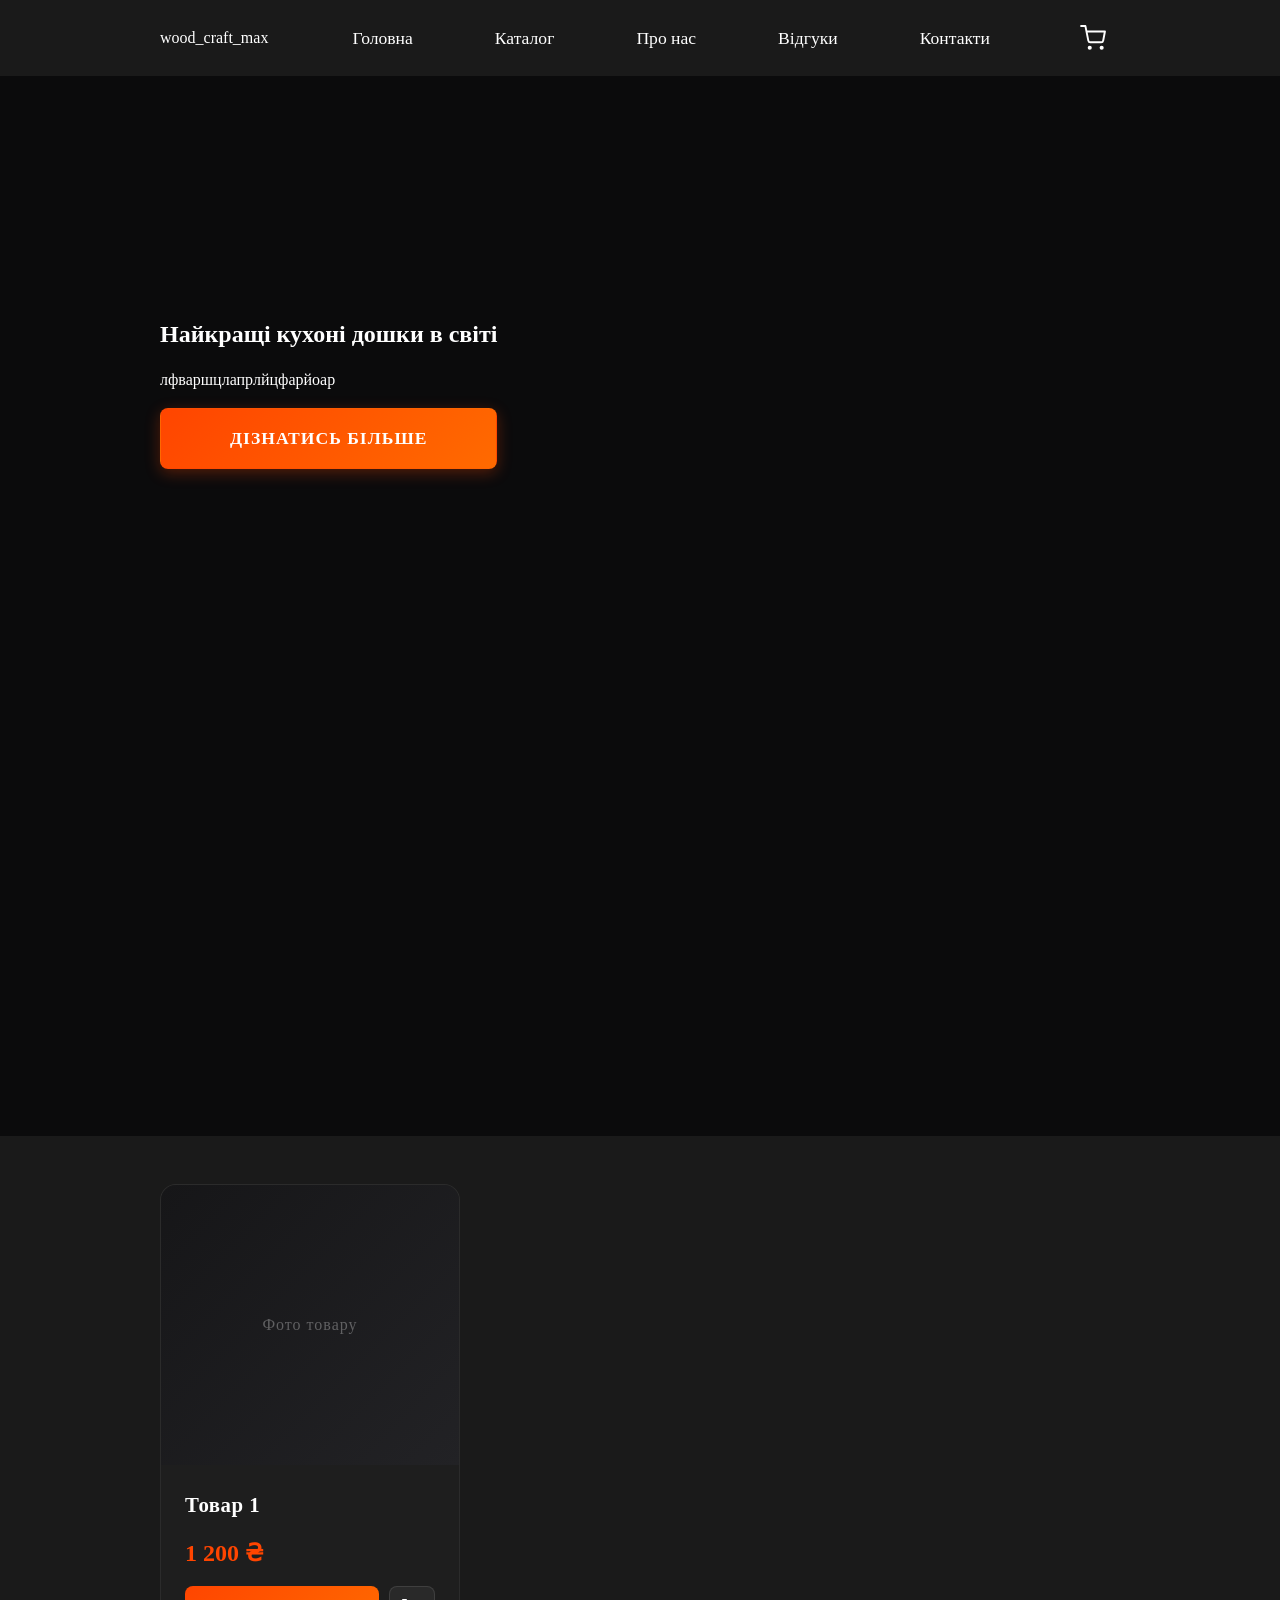
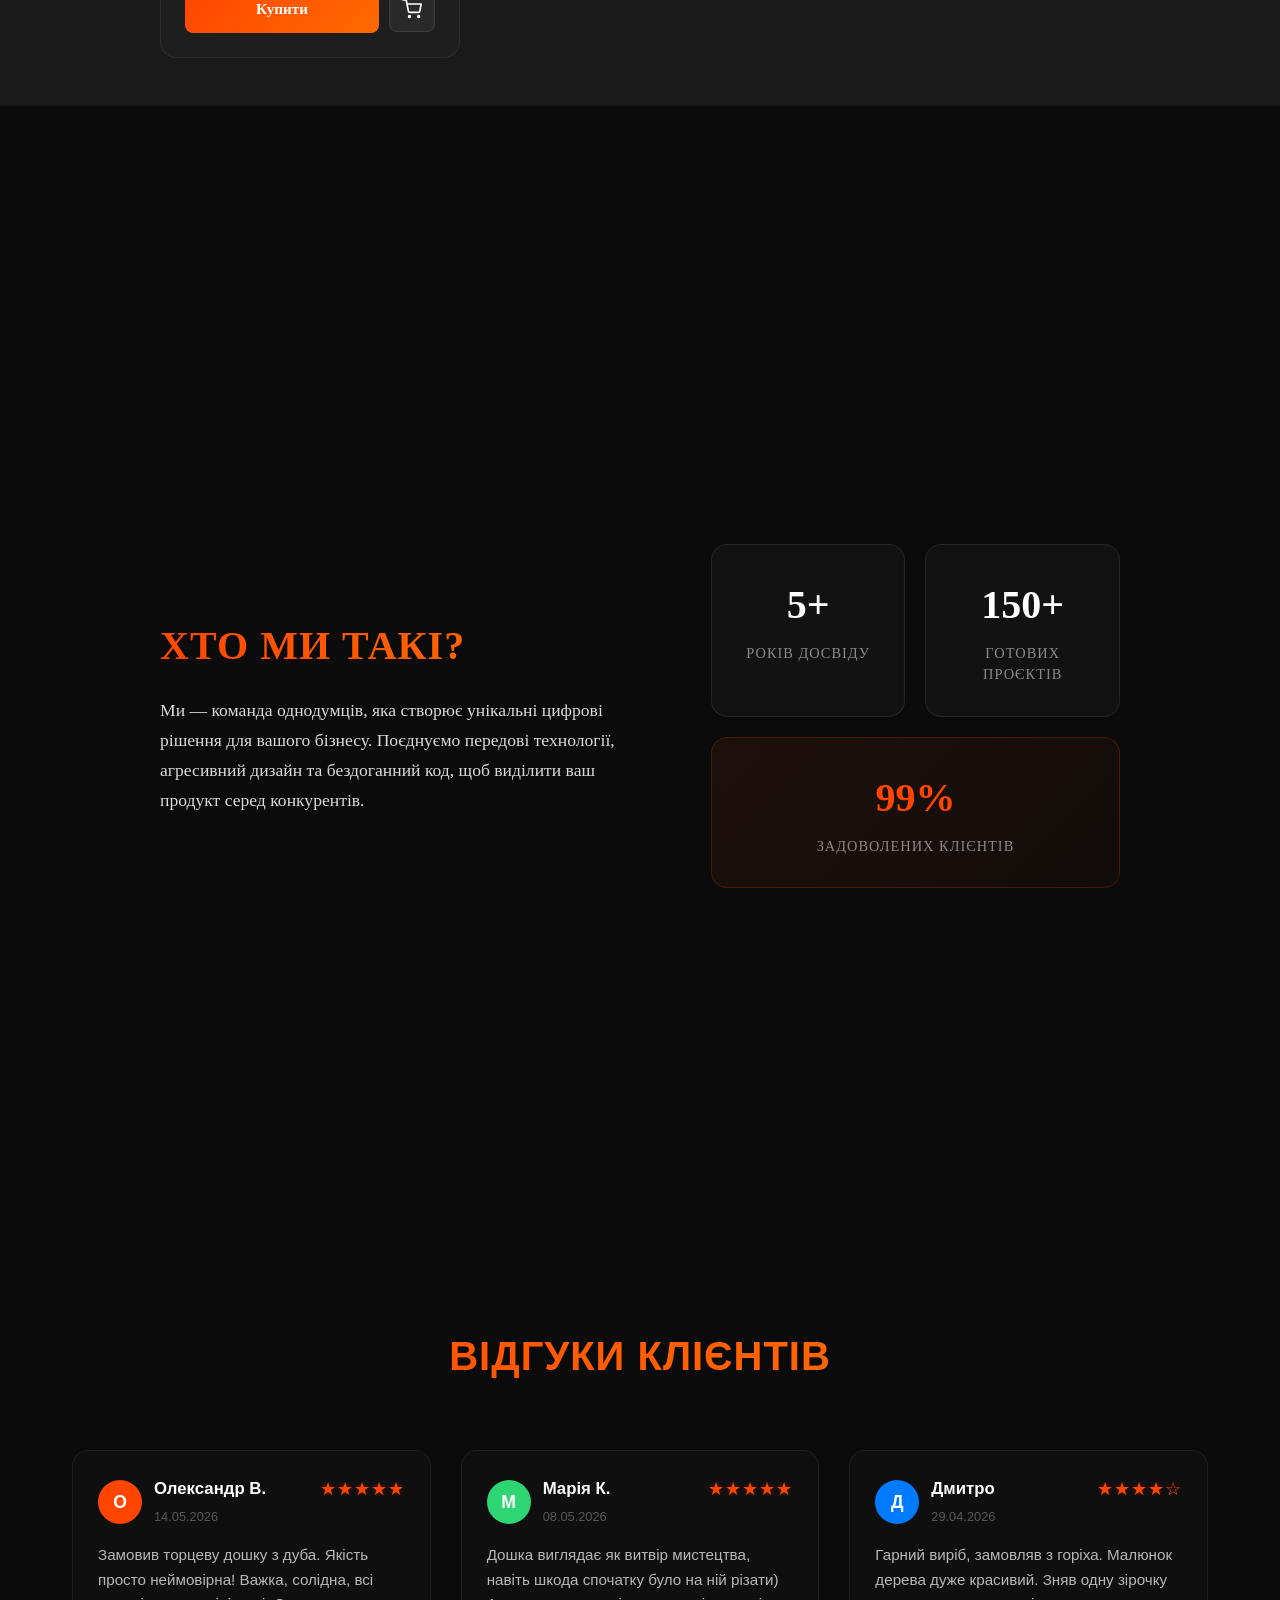
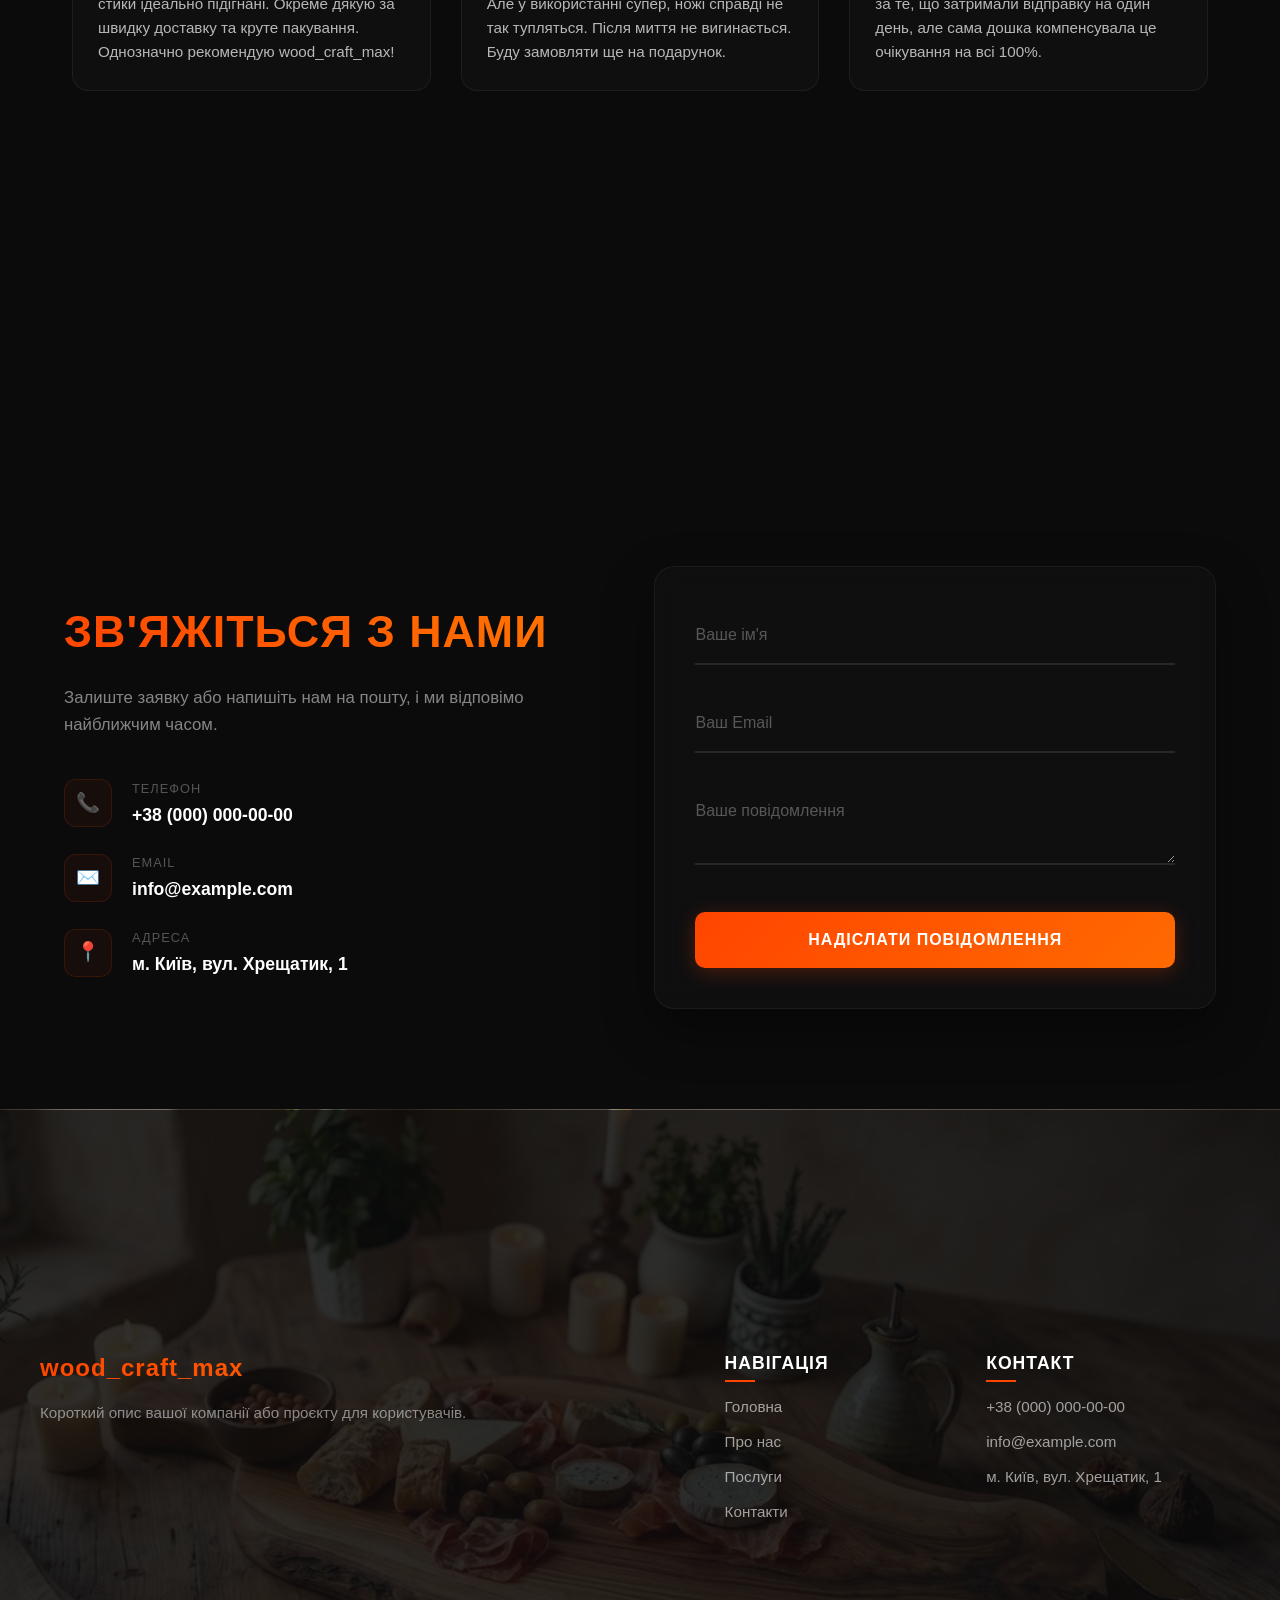
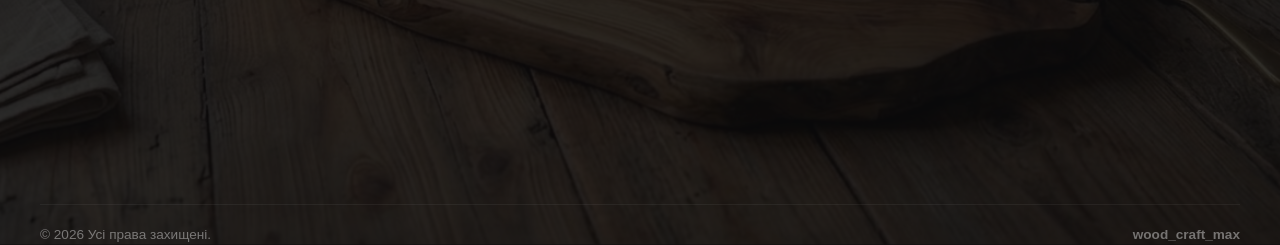
==== commit 97a88f44: "add wood" ====
--- a/index.html
+++ b/index.html
@@ -65,7 +65,7 @@
 
         <div class="catalog__grid">
 
-            <div class="catalog__card">
+            <div class="catalog__card" data-id="board_oak_01">
                 <div class="card__img-placeholder">Фото товару</div>
                 <div class="card__info">
                     <h3 class="card__title">Товар 1</h3>
@@ -295,7 +295,8 @@
         </div>
 </footer>
 
-
+<script src="js/cart.js"></script>
+<script src="js/catalog.js"></script>
 <script src="js/index.js"></script>
 </body>
 </html>
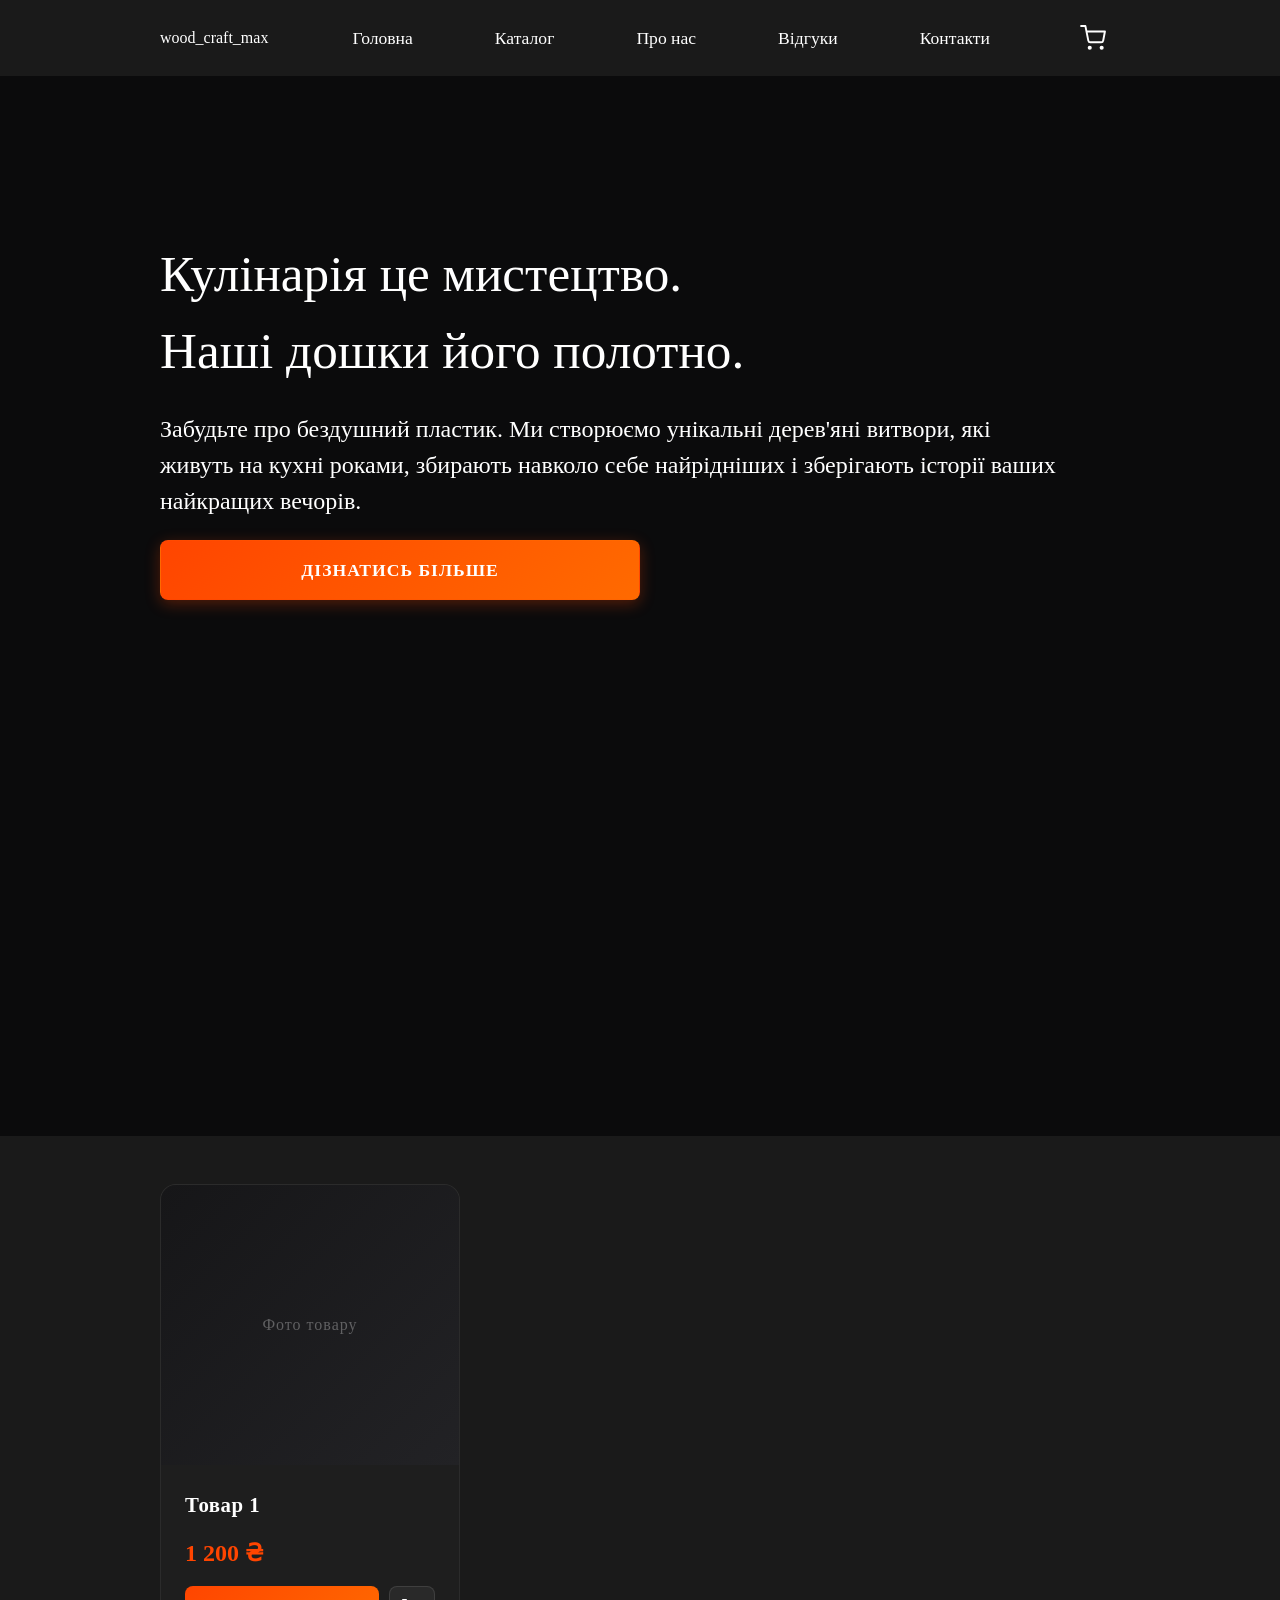
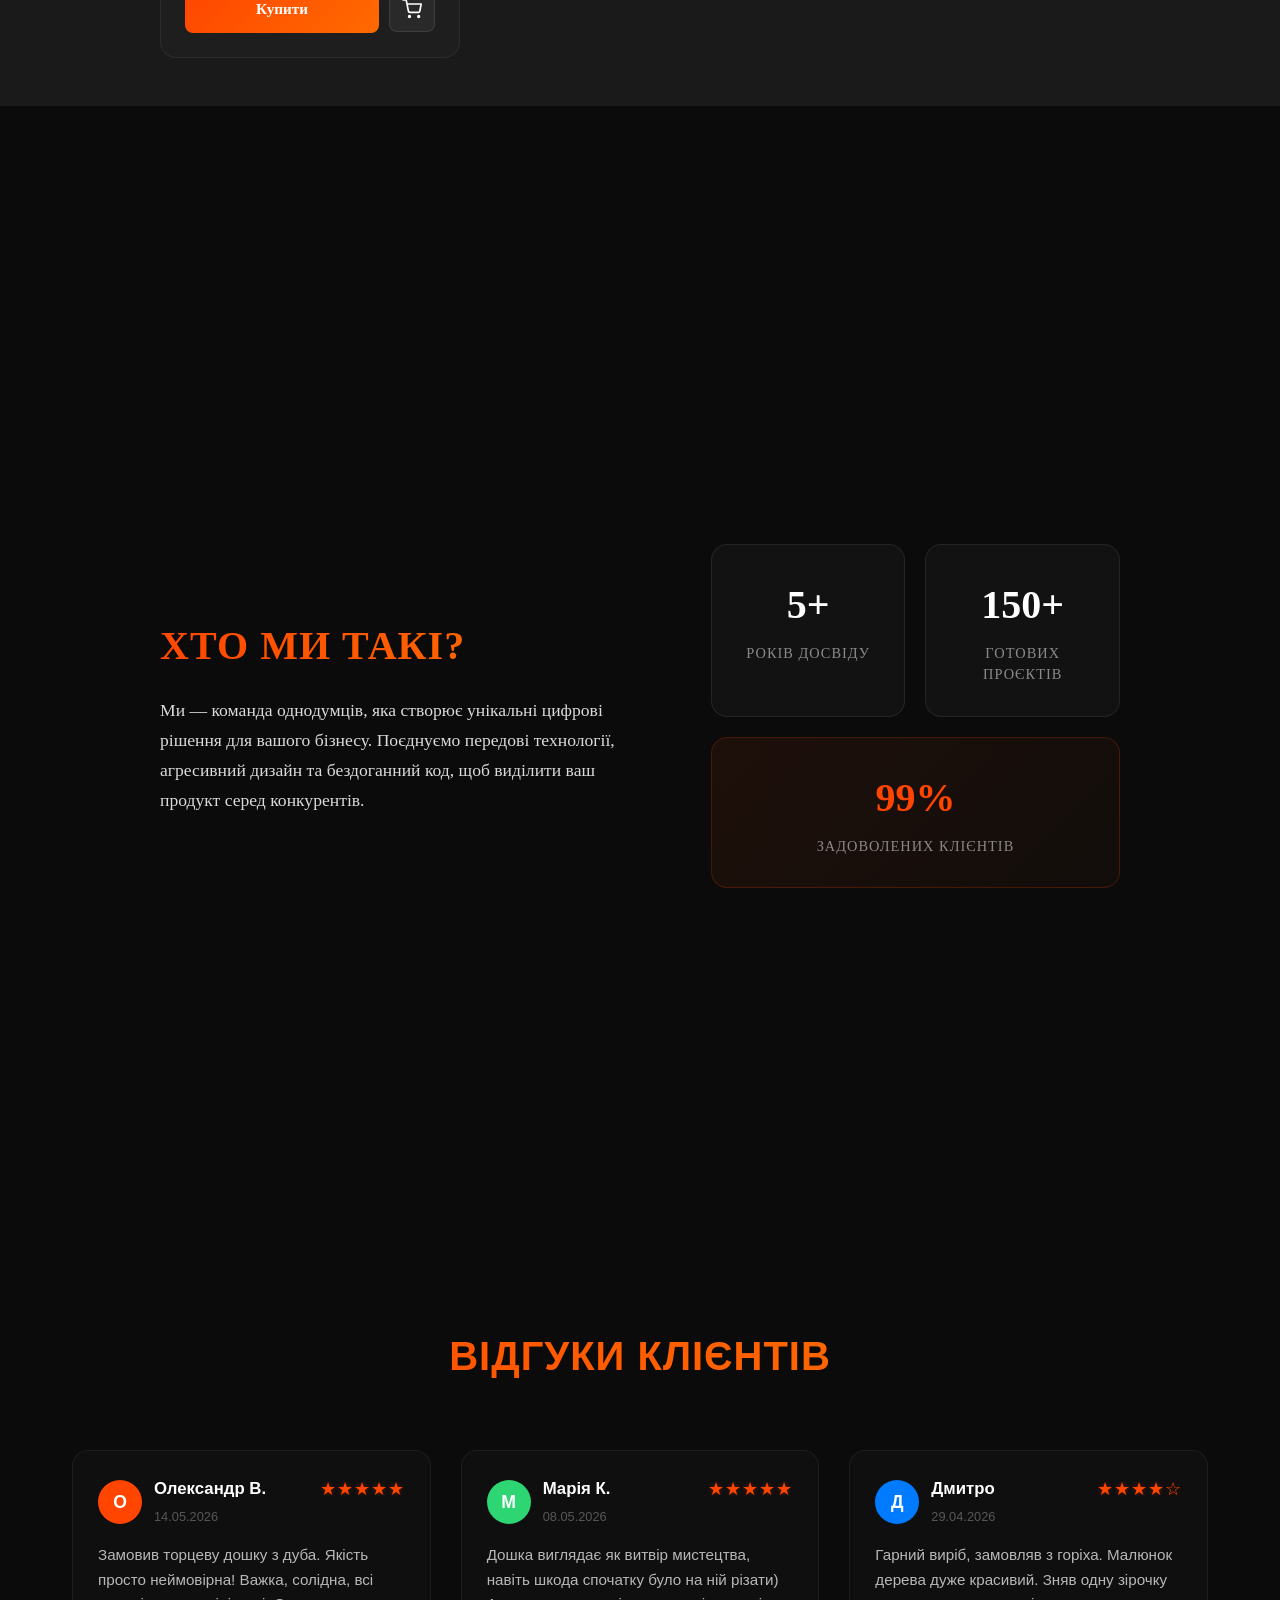
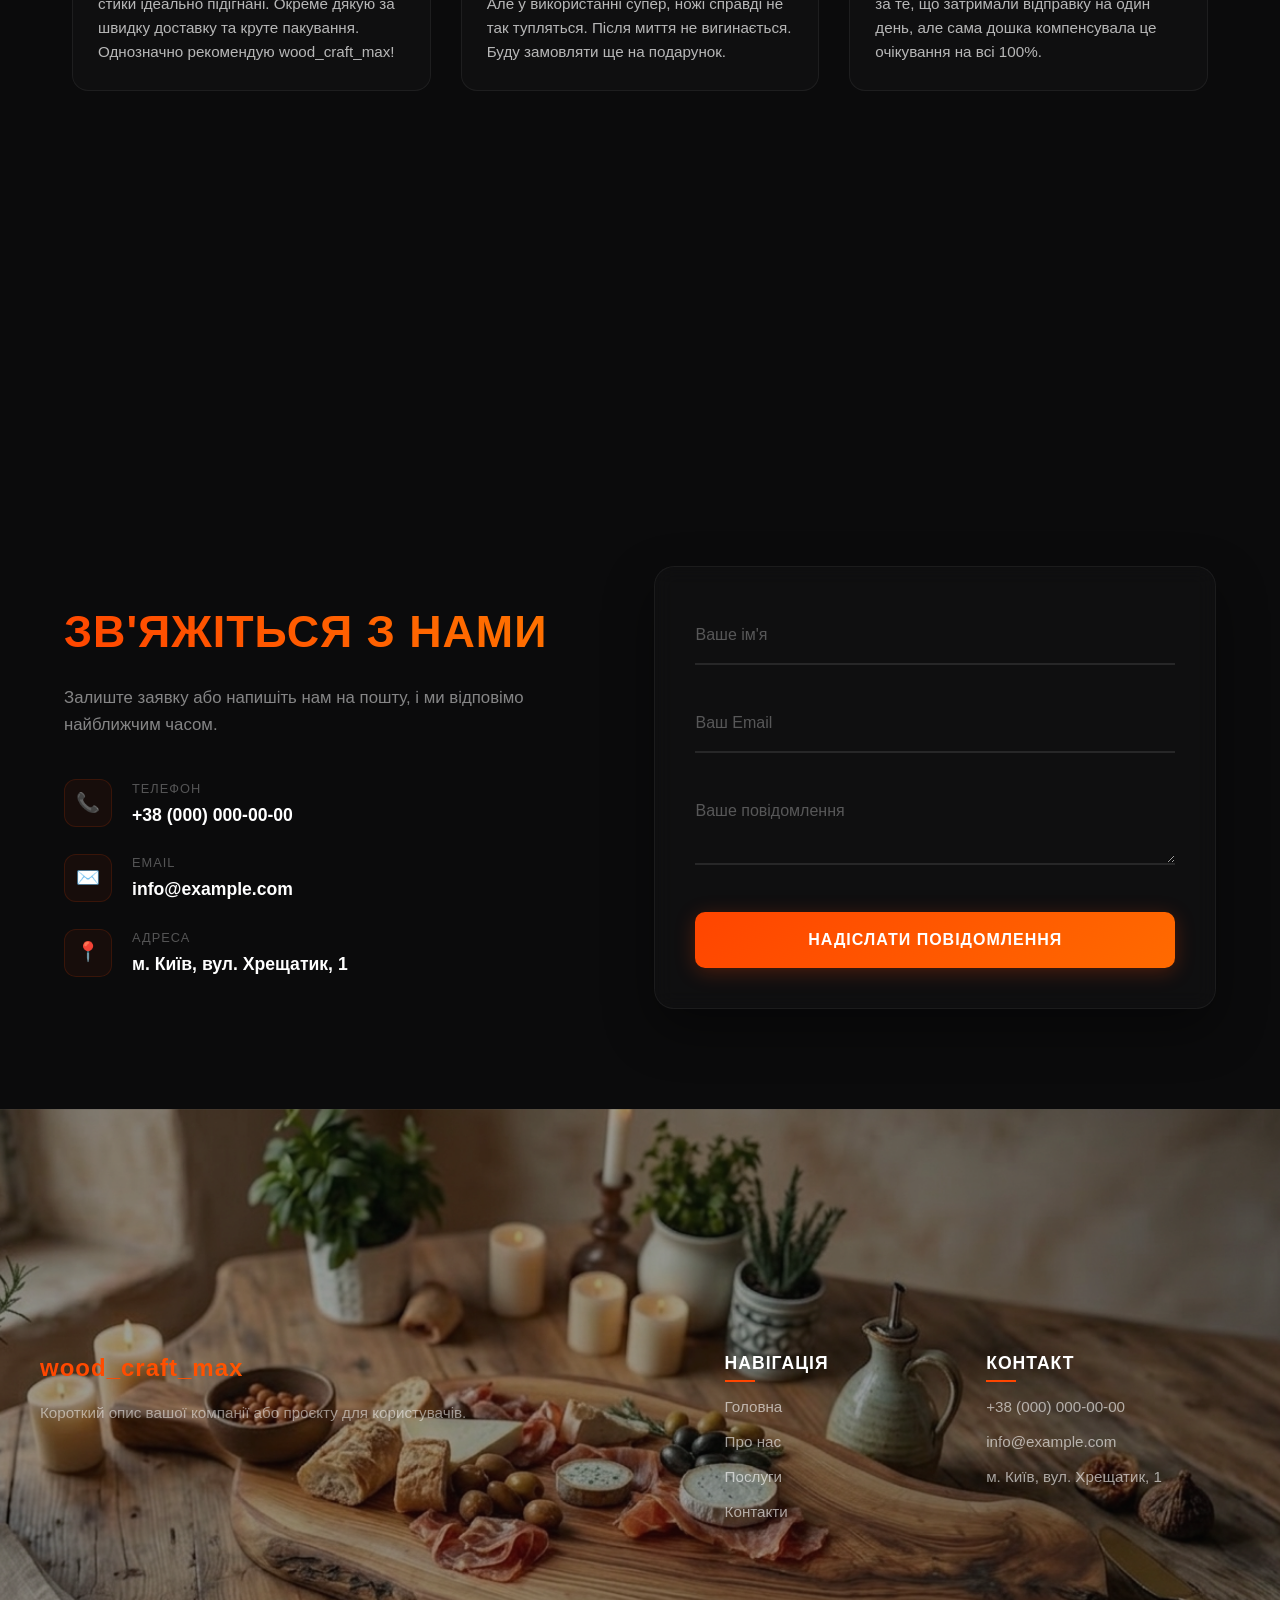
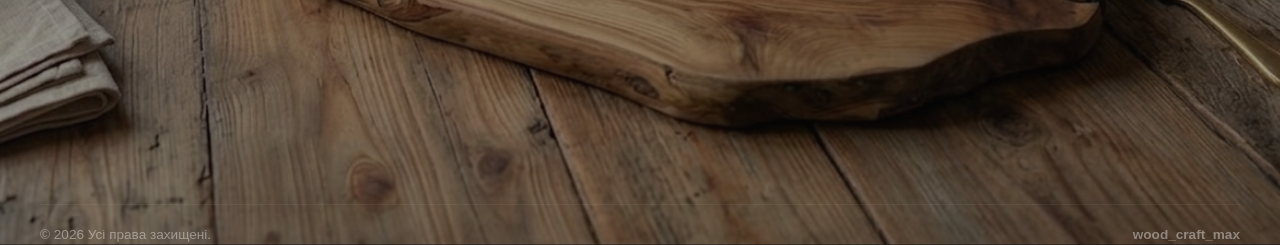
==== commit ef1c988b: "add wood3" ====
--- a/index.html
+++ b/index.html
@@ -54,10 +54,9 @@
     </video>
 
     <div class="hero__content">
-        <h1 class="hero__title">Найкращі кухоні дошки в світі</h1>
-        <p class="hero__text">лфваршцлапрлйцфарйоар</p>
-        <a href="#catalog" class="btn btn--hero">Дізнатись більше</a>
-
+        <h1 class="hero__title">Кулінарія це мистецтво. Наші дошки його полотно.</h1>
+        <p class="hero__text">Забудьте про бездушний пластик. Ми створюємо унікальні дерев'яні витвори, які живуть на кухні роками, збирають навколо себе найрідніших і зберігають історії ваших найкращих вечорів.</p>
+        <a href="catalog.html" class="btn btn--hero">Дізнатись більше</a>
     </div>
 </section>
 
--- a/css/style.css
+++ b/css/style.css
@@ -3,7 +3,7 @@
 body {
     background-color: #0b0b0c;
     opacity: 0;
-    transition: opacity 0.4s ease-in-out; /* Швидкість появи/гасіння сторінки */
+    transition: opacity 0.3s ease-in-out; /* Швидкість появи/гасіння сторінки */
 }
 
 /* Стан після повного завантаження: сторінка плавно проявляється */
@@ -16,7 +16,7 @@
 .reveal {
     opacity: 0;
     transform: translateY(40px);
-    transition: opacity 0.5s ease-out, transform 0.5s ease-out;
+    transition: opacity 0.3s ease-out, transform 0.4s ease-out;
     will-change: opacity, transform;
 }
 
@@ -42,7 +42,7 @@
     display: flex;
     justify-content: center;
     align-items: center;
-    transition: transform 8s cubic-bezier(0.77, 0, 0.175, 1),
+    transition: transform 6s cubic-bezier(0.77, 0, 0.175, 1),
     opacity 0.6s ease-in-out;
 }
 
@@ -141,26 +141,36 @@
     transform: translate(-50%, -50%);
     object-fit: cover; /* 👈 Головне: змушує відео обрізатися та розтягуватися як фото-шпалери, заповнюючи весь блок без білих щілин */
     z-index: 1;
+    filter: brightness(0.6) !important;
 }
 
 
 .hero__content {
-    /* Робимо контент абсолютним та розтягуємо на весь hero */
     position: absolute;
     top: 0;
     left: 0;
-    max-width: 50rem;
+    max-width: 83rem;
     color: #ffffff;
     z-index: 10;
-    padding: 15rem 10rem;
-    gap: 1rem;
+    padding: 10rem 10rem ;
+    gap: 1.3rem;
     display: flex;
     flex-direction: column;
+}
+
+.hero__title{
+    font-size: 4vw;
+    font-weight: 500;
+}
+
+.hero__text{
+    font-size: clamp(1.5rem, 0.5vw + 1rem, 3rem);
 }
 
 
 /* Базовий клас для всіх кнопок (ваш код із правками) */
 .btn {
+    max-width: 30rem;
     color: white;
     font-size: 1.1rem;
     font-weight: 600; /* Зробимо текст трохи жирнішим для читабельності */
--- a/css/about.css
+++ b/css/about.css
@@ -35,7 +35,7 @@
     left: 0;
     width: 100%;
     height: 100%;
-    background: rgba(11, 11, 12, 0.75); /* Темний шар із 75% непрозорості */
+    background: rgba(11, 11, 12, 0.3); /* Темний шар із 75% непрозорості */
     z-index: 2; /* Перекриває відео */
 }
 
--- a/css/footer.css
+++ b/css/footer.css
@@ -32,7 +32,7 @@
     left: 0;
     width: 100%;
     height: 100%;
-    background: rgba(11, 11, 12, 0.85); /* 85% темного шару для ідеального контрасту */
+    background: rgba(11, 11, 12, 0.4); /* 85% темного шару для ідеального контрасту */
     z-index: 2; /* 👈 Лягає ПОВЕРХ картинки, але ПІД контент */
 }
 
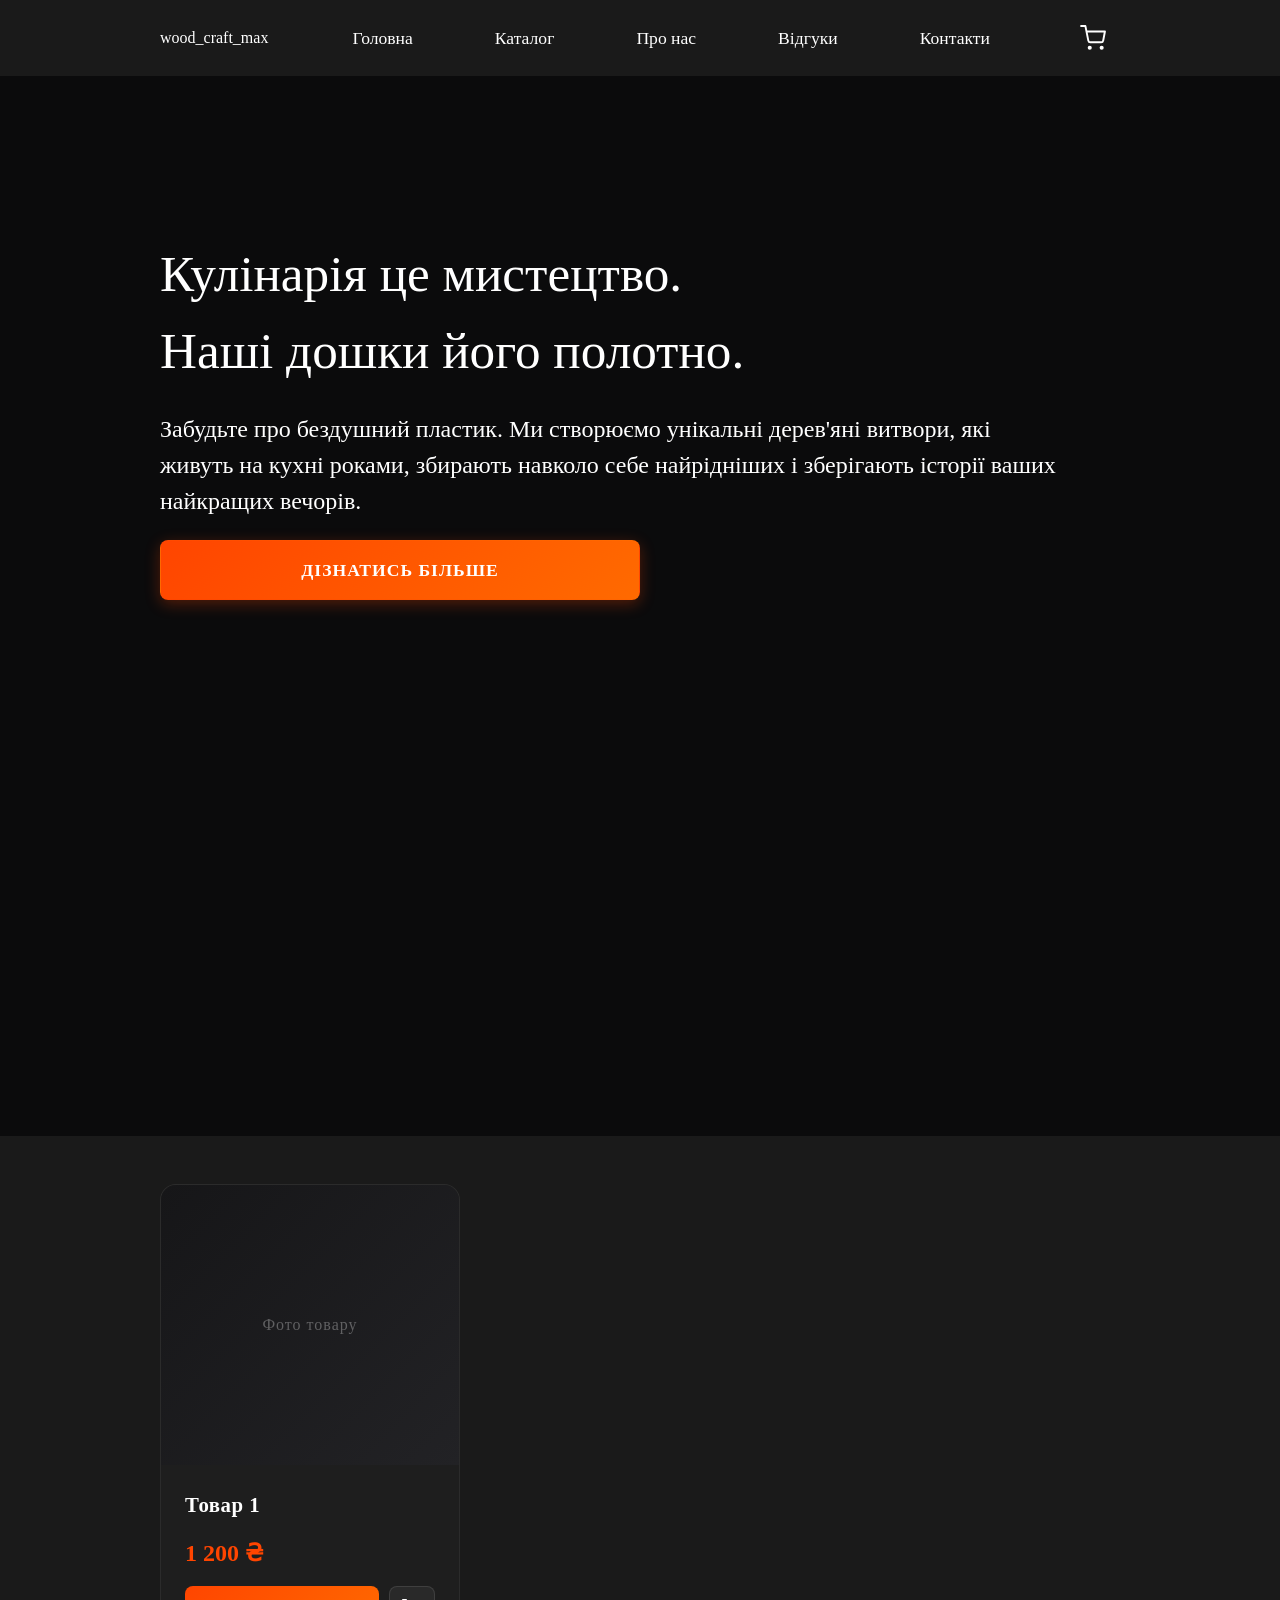
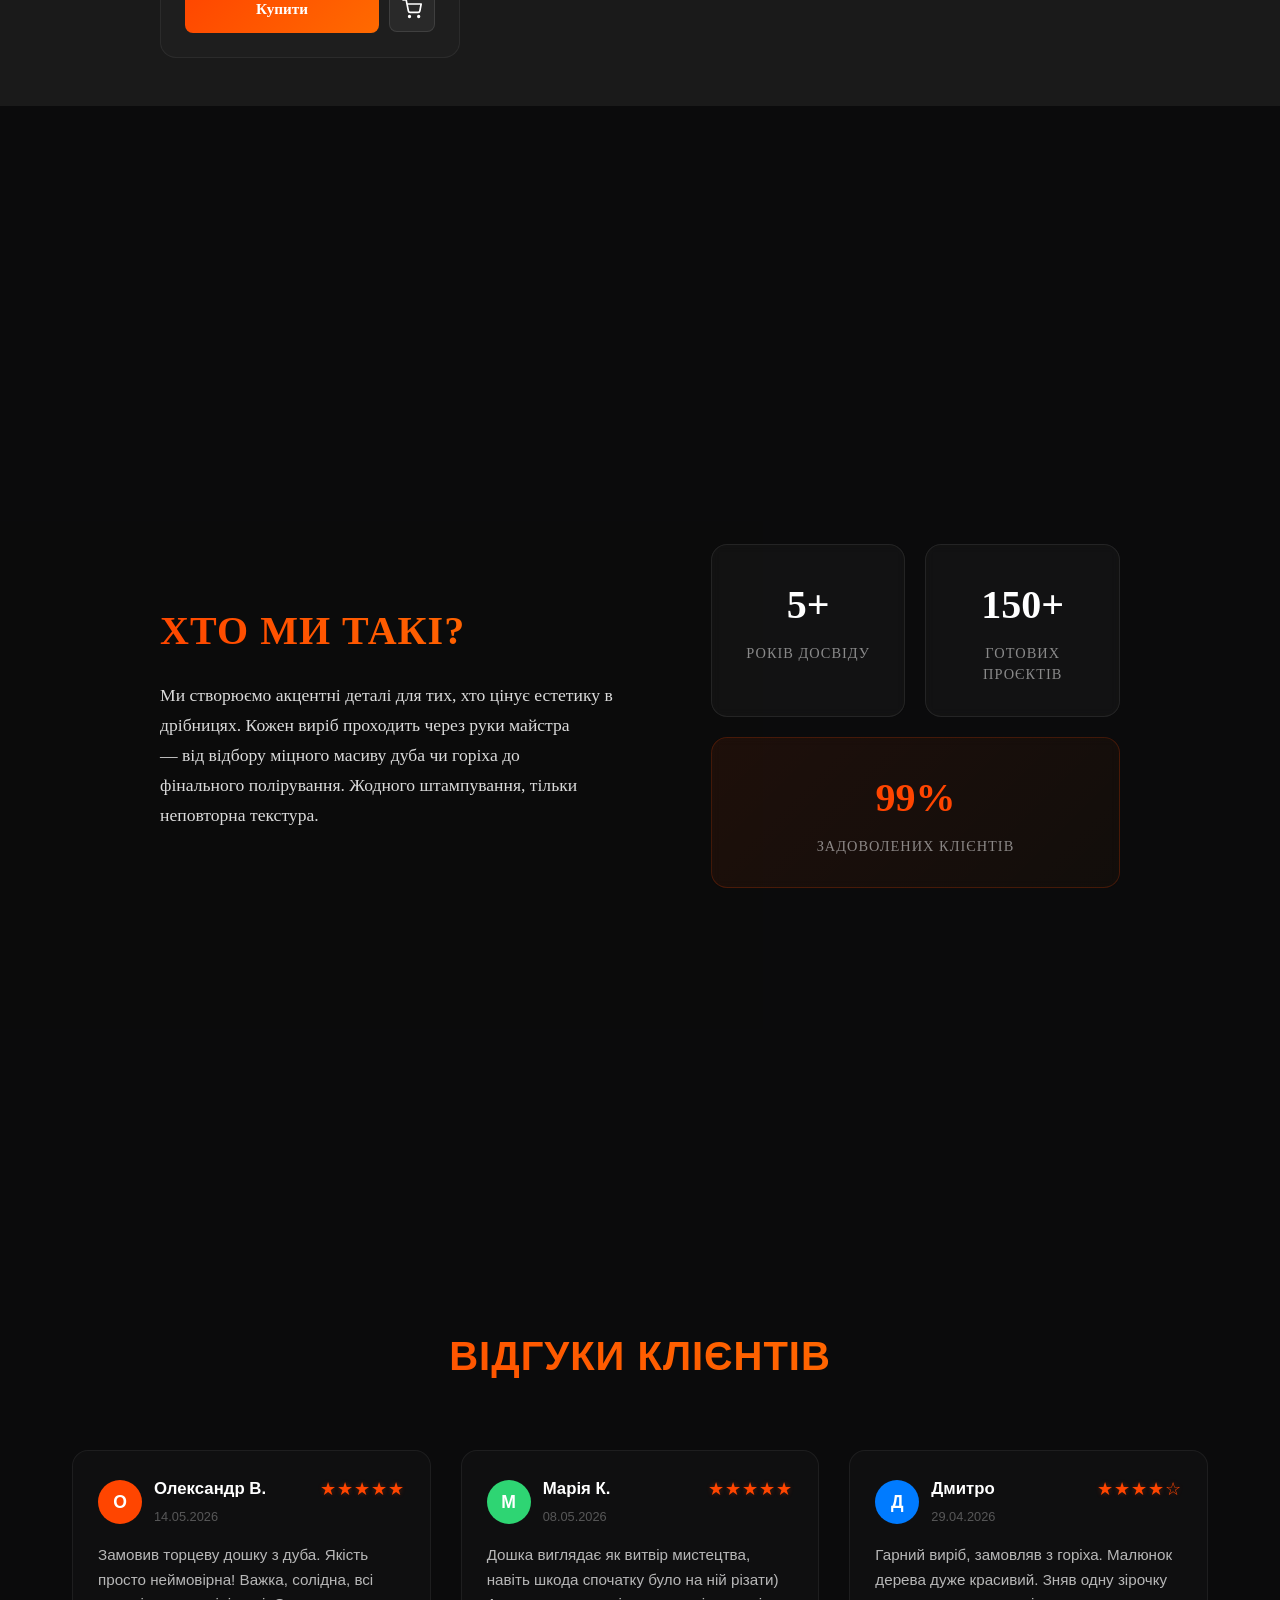
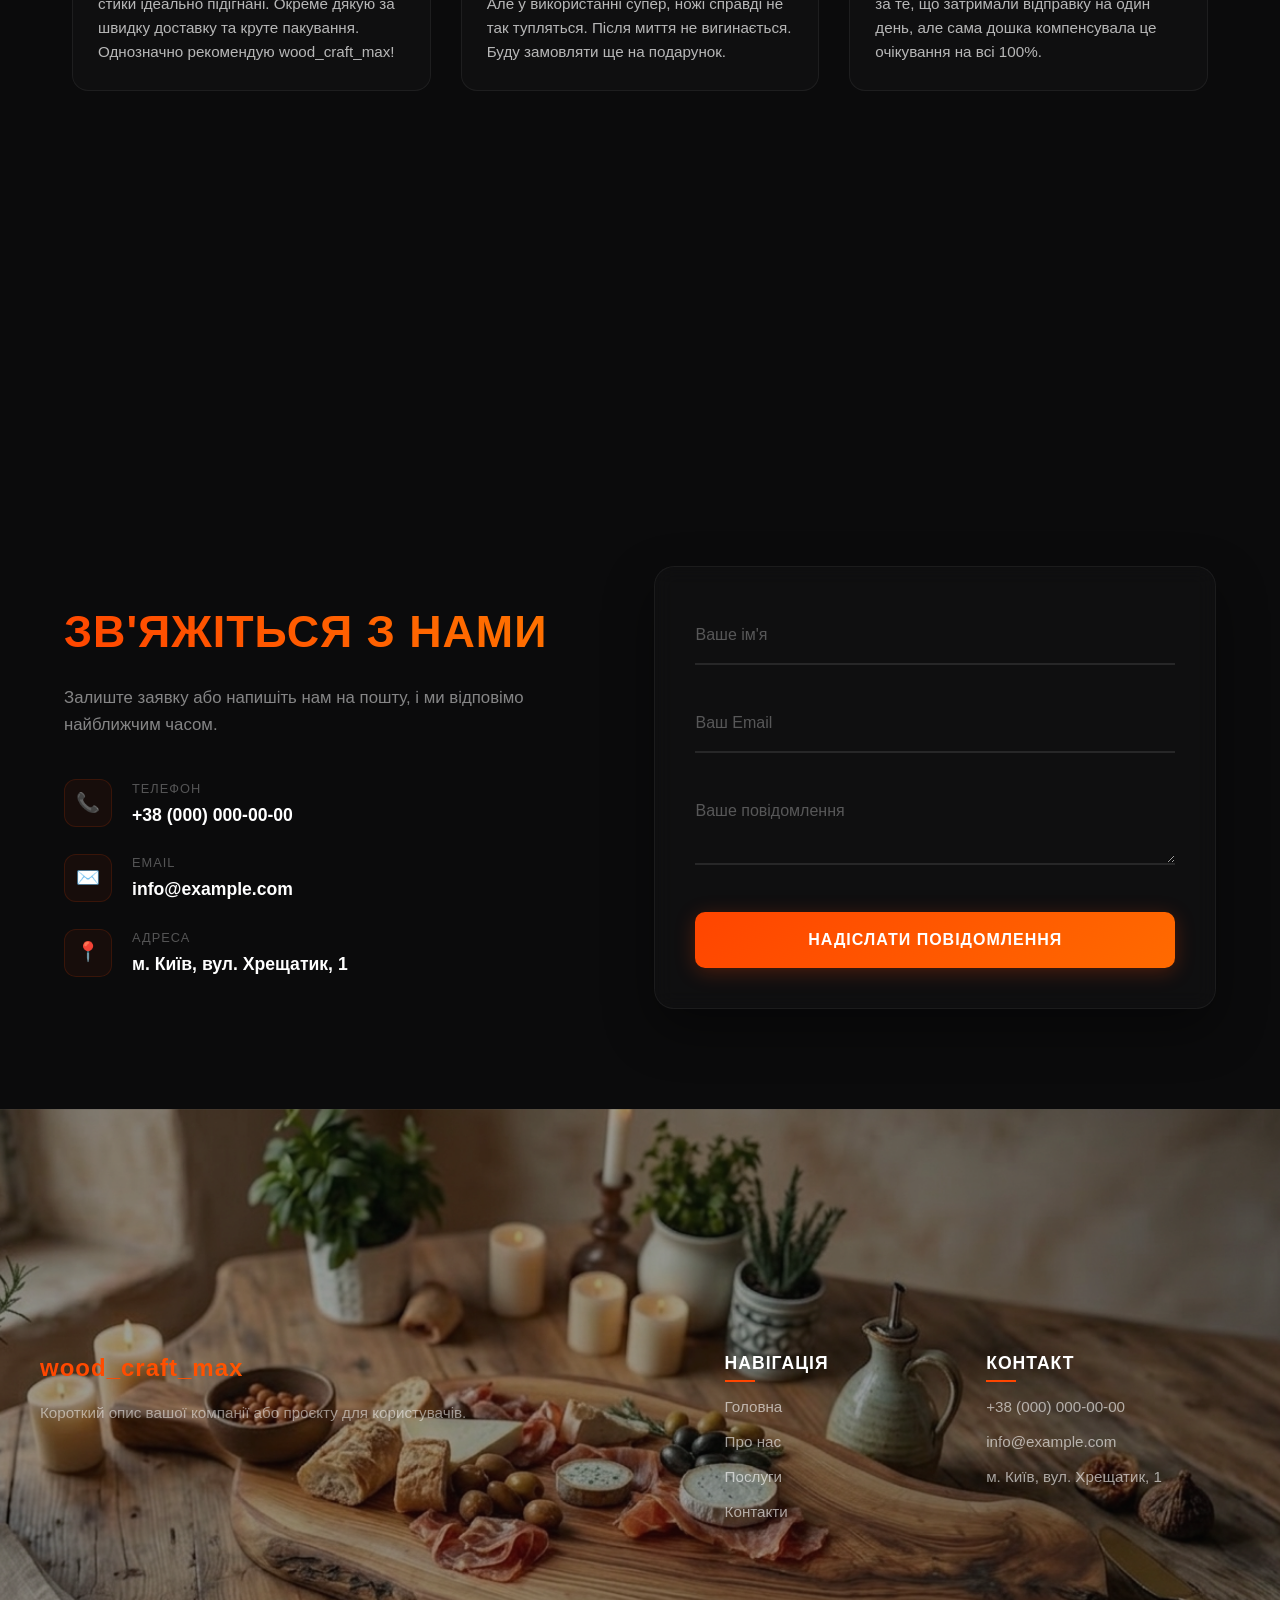
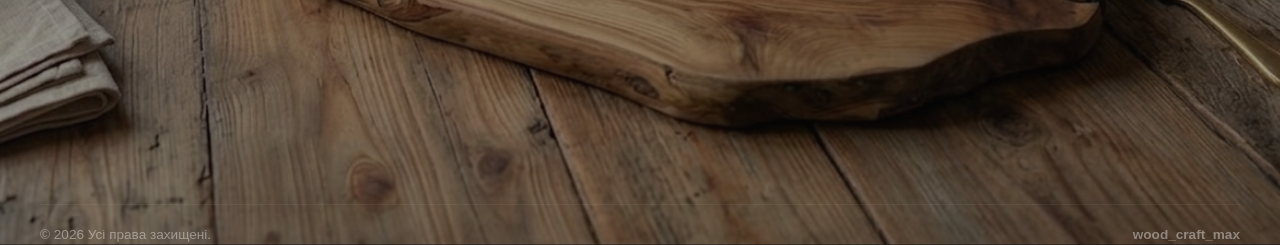
==== commit 8ed3bfc1: "add wood4" ====
--- a/index.html
+++ b/index.html
@@ -96,9 +96,7 @@
         <div class="about__text-block">
             <h2 class="about__content-title">Хто ми такі?</h2>
             <p class="about__content-text">
-                Ми — команда однодумців, яка створює унікальні цифрові рішення для вашого бізнесу.
-                Поєднуємо передові технології, агресивний дизайн та бездоганний код, щоб виділити
-                ваш продукт серед конкурентів.
+                Ми створюємо акцентні деталі для тих, хто цінує естетику в дрібницях. Кожен виріб проходить через руки майстра — від відбору міцного масиву дуба чи горіха до фінального полірування. Жодного штампування, тільки неповторна текстура.
             </p>
         </div>
 
--- a/css/style.css
+++ b/css/style.css
@@ -156,7 +156,22 @@
     gap: 1.3rem;
     display: flex;
     flex-direction: column;
-}
+    /* Додаємо кубічний безьє для вишуканої плавності та ефект blur */
+    transition: opacity 0.8s cubic-bezier(0.16, 1, 0.3, 1),
+    transform 0.8s cubic-bezier(0.16, 1, 0.3, 1),
+    filter 0.8s cubic-bezier(0.16, 1, 0.3, 1);
+    opacity: 1;
+    transform: translateY(0) scale(1);
+    filter: blur(0px);
+}
+
+/* Стан при зміні: текст м'яко розмивається, зсувається та зникає */
+.hero__content--fade {
+    opacity: 0;
+    transform: translateY(15px) scale(0.98);
+    filter: blur(8px);
+}
+
 
 .hero__title{
     font-size: 4vw;
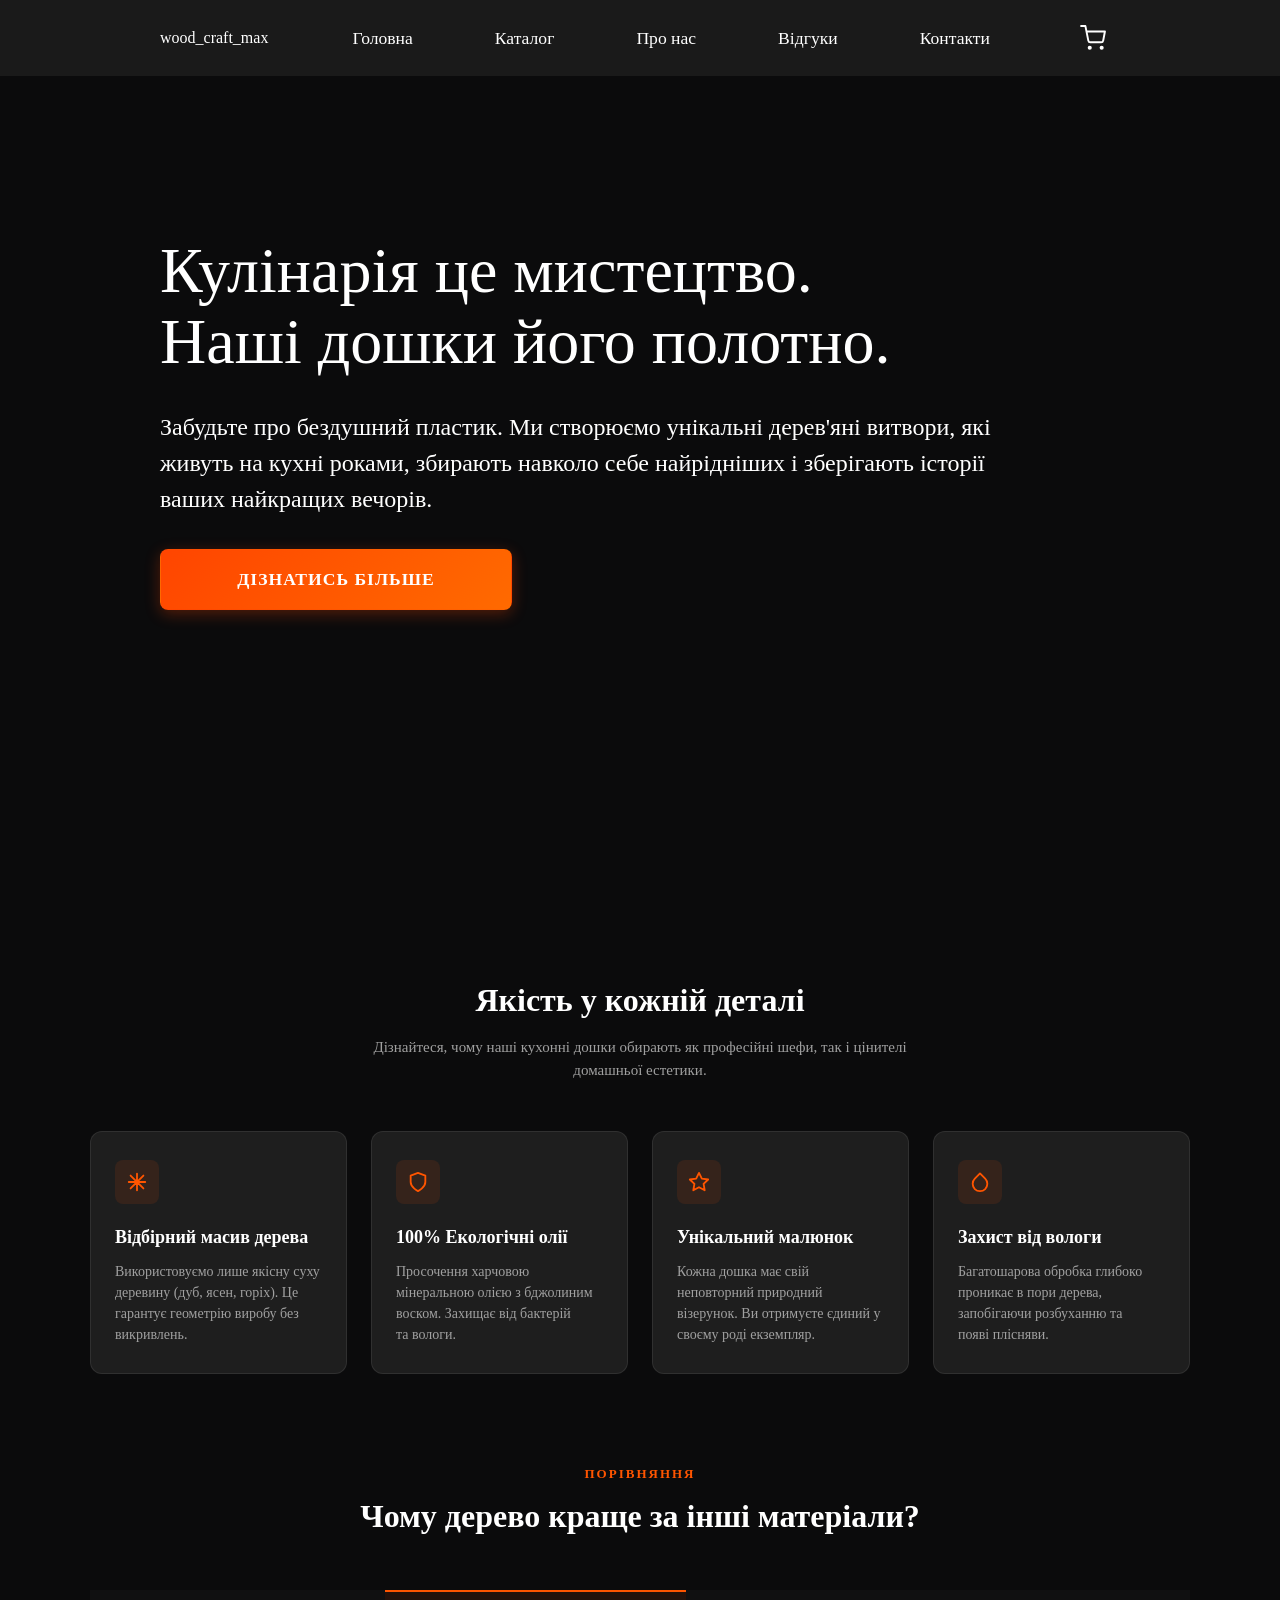
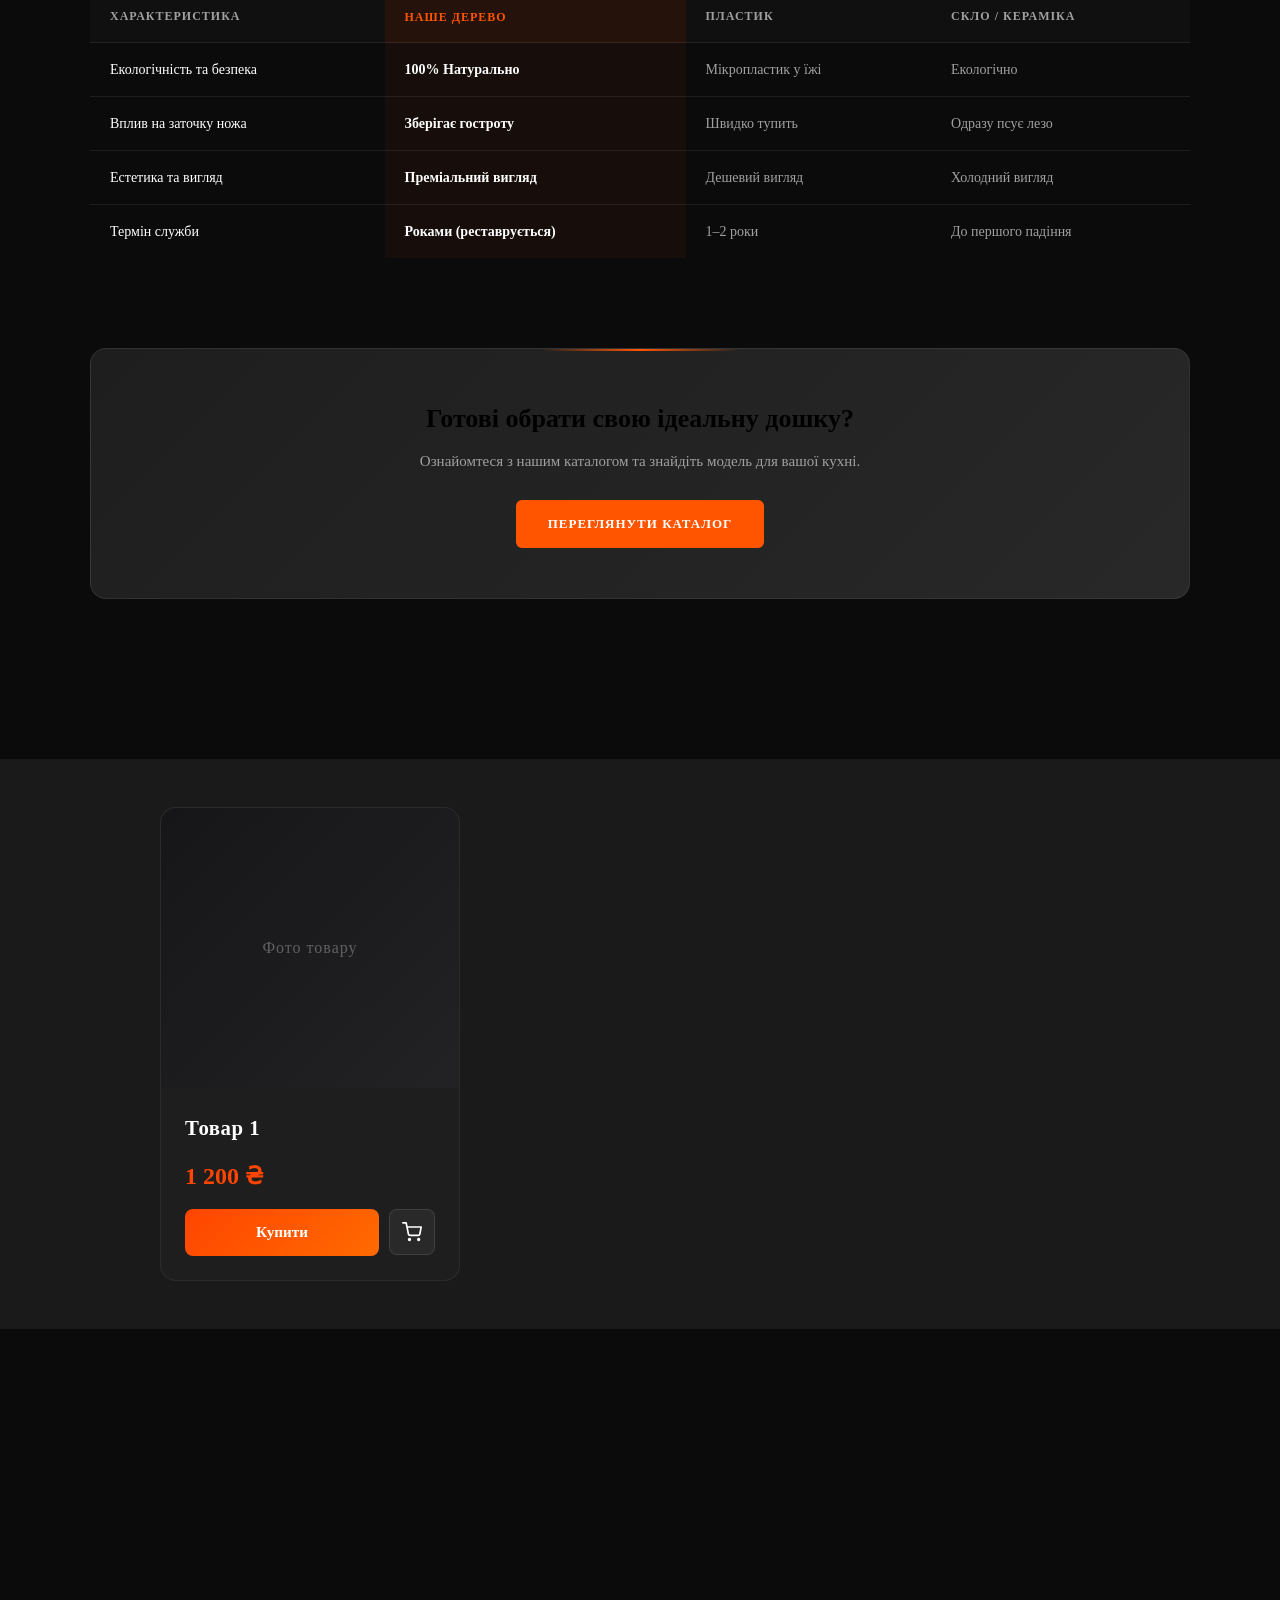
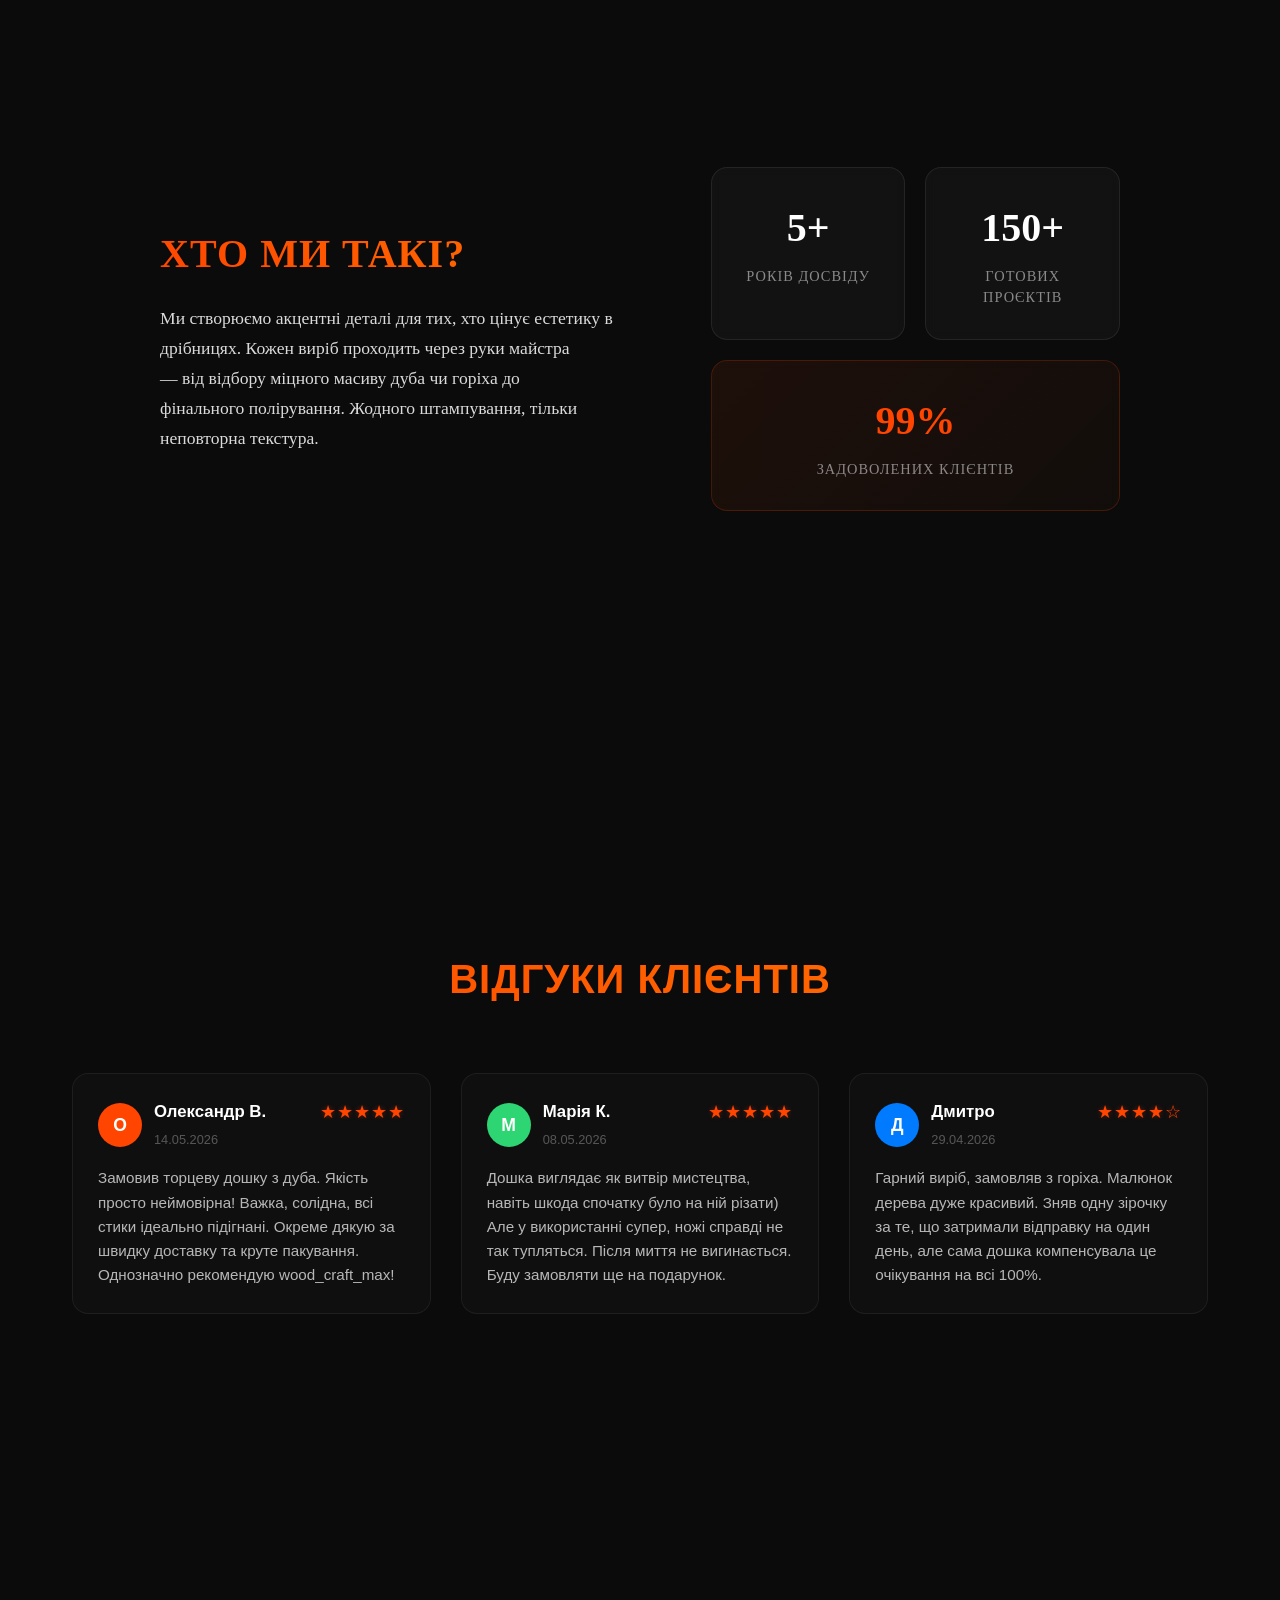
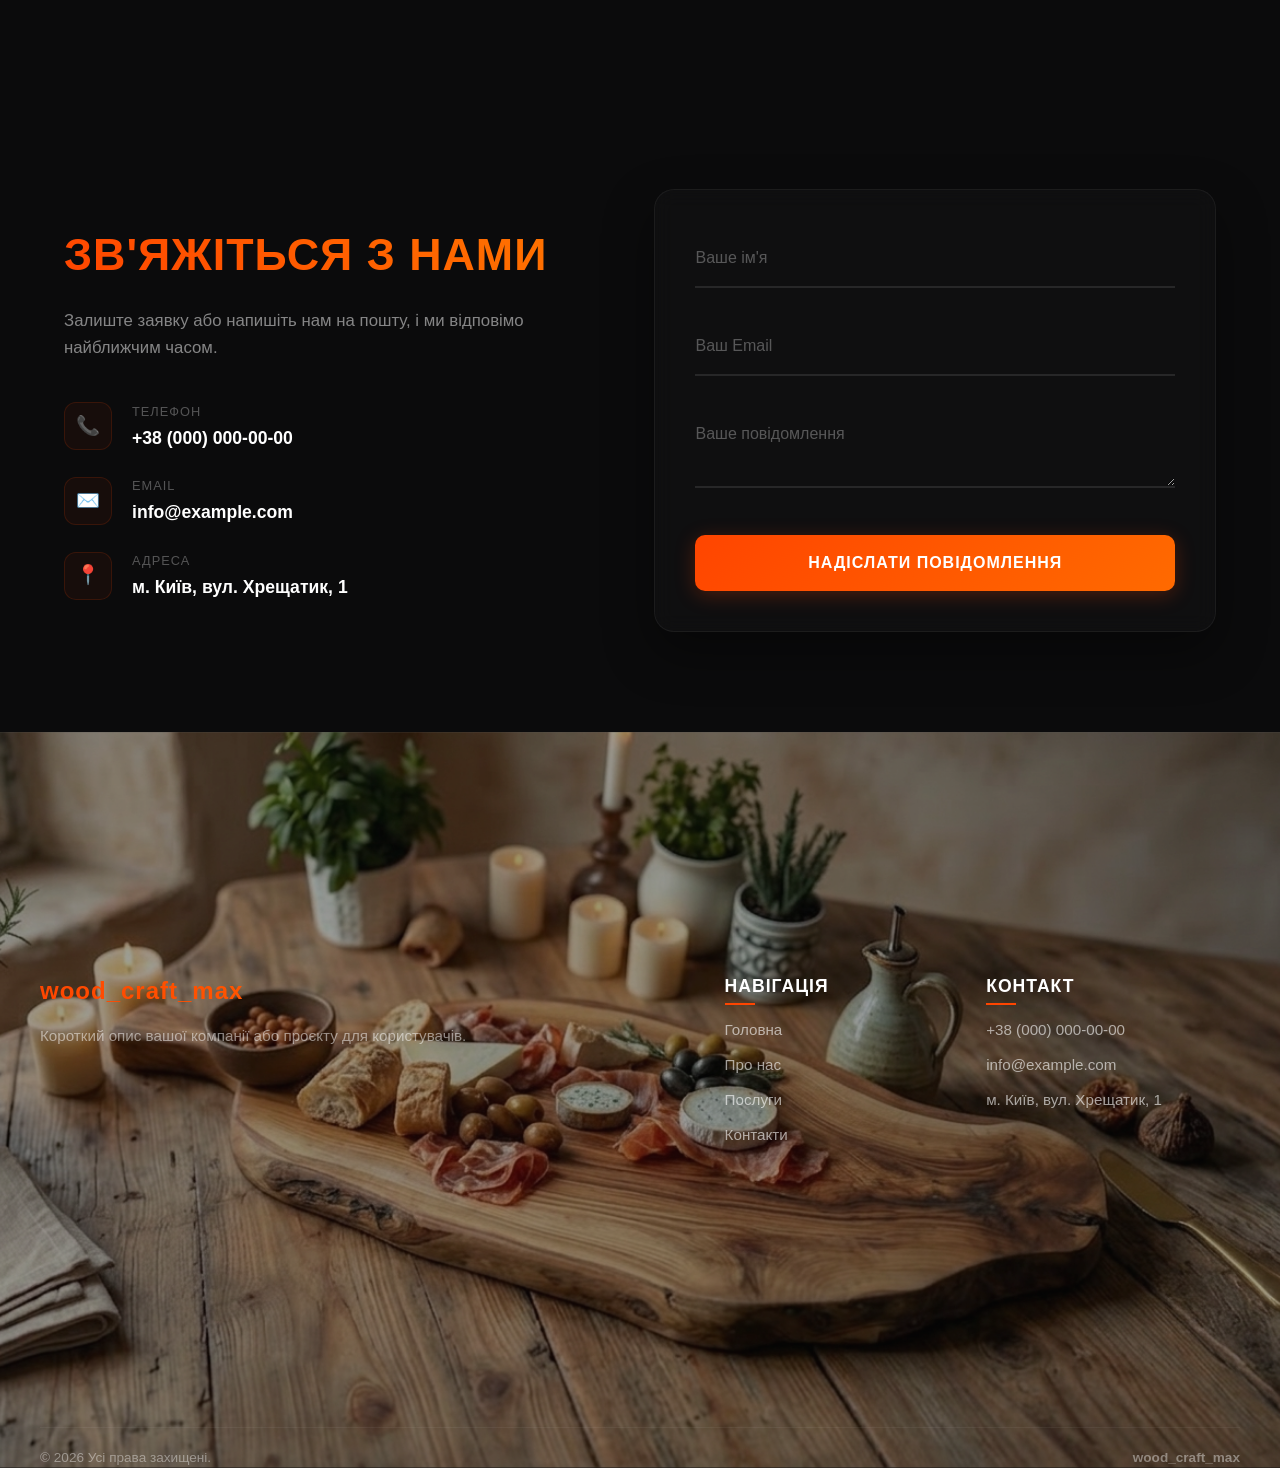
==== commit cdda67ff: "add wood8" ====
--- a/index.html
+++ b/index.html
@@ -6,6 +6,7 @@
     <link rel="stylesheet" href="./css/reset.css">
     <link rel="stylesheet" href="./css/style.css">
     <link rel="stylesheet" href="./css/header.css">
+    <link rel="stylesheet" href="./css/advantages.css">
     <link rel="stylesheet" href="./css/catalog.css">
     <link rel="stylesheet" href="./css/about.css">
     <link rel="stylesheet" href="./css/reviews.css">
@@ -60,6 +61,102 @@
     </div>
 </section>
 
+<div class="container">
+
+    <div class="section-header">
+        <h2 class="section-title">Якість у кожній деталі</h2>
+        <p class="section-desc">Дізнайтеся, чому наші кухонні дошки обирають як професійні шефи, так і цінителі домашньої естетики.</p>
+    </div>
+
+    <div class="features-grid">
+        <div class="feature-card">
+            <div class="feature-icon">
+                <svg viewBox="0 0 24 24"><path d="M12 3v18M3 12h18M5 5l14 14M19 5L5 19"/></svg>
+            </div>
+            <h3 class="feature-title">Відбірний масив дерева</h3>
+            <p class="feature-text">Використовуємо лише якісну суху деревину (дуб, ясен, горіх). Це гарантує геометрію виробу без викривлень.</p>
+        </div>
+
+        <div class="feature-card">
+            <div class="feature-icon">
+                <svg viewBox="0 0 24 24"><path d="M12 22s8-4 8-10V5l-8-3-8 3v7c0 6 8 10 8 10z"/></svg>
+            </div>
+            <h3 class="feature-title">100% Екологічні олії</h3>
+            <p class="feature-text">Просочення харчовою мінеральною олією з бджолиним воском. Захищає від бактерій та вологи.</p>
+        </div>
+
+        <div class="feature-card">
+            <div class="feature-icon">
+                <svg viewBox="0 0 24 24"><path d="M12 2l3.09 6.26L22 9.27l-5 4.87 1.18 6.88L12 17.77l-6.18 3.25L7 14.14 2 9.27l6.91-1.01L12 2z"/></svg>
+            </div>
+            <h3 class="feature-title">Унікальний малюнок</h3>
+            <p class="feature-text">Кожна дошка має свій неповторний природний візерунок. Ви отримуєте єдиний у своєму роді екземпляр.</p>
+        </div>
+
+        <div class="feature-card">
+            <div class="feature-icon">
+                <svg viewBox="0 0 24 24"><path d="M12 2.69l5.66 5.66a8 8 0 1 1-11.31 0z"/></svg>
+            </div>
+            <h3 class="feature-title">Захист від вологи</h3>
+            <p class="feature-text">Багатошарова обробка глибоко проникає в пори дерева, запобігаючи розбуханню та появі плісняви.</p>
+        </div>
+
+    </div>
+
+    <div class="section-header">
+        <div class="section-subtitle">Порівняння</div>
+        <h2 class="section-title">Чому дерево краще за інші матеріали?</h2>
+    </div>
+
+    <div class="comparison-wrapper">
+        <table class="comparison-table">
+            <thead>
+            <tr>
+                <th>Характеристика</th>
+                <th class="highlight-col">Наше дерево</th>
+                <th>Пластик</th>
+                <th>Скло / Кераміка</th>
+            </tr>
+            </thead>
+            <tbody>
+            <tr>
+                <td>Екологічність та безпека</td>
+                <td class="highlight-col">100% Натурально</td>
+                <td>Мікропластик у їжі</td>
+                <td>Екологічно</td>
+            </tr>
+            <tr>
+                <td>Вплив на заточку ножа</td>
+                <td class="highlight-col">Зберігає гостроту</td>
+                <td>Швидко тупить</td>
+                <td>Одразу псує лезо</td>
+            </tr>
+            <tr>
+                <td>Естетика та вигляд</td>
+                <td class="highlight-col">Преміальний вигляд</td>
+                <td>Дешевий вигляд</td>
+                <td>Холодний вигляд</td>
+            </tr>
+            <tr>
+                <td>Термін служби</td>
+                <td class="highlight-col">Роками (реставрується)</td>
+                <td>1–2 роки</td>
+                <td>До першого падіння</td>
+            </tr>
+            </tbody>
+        </table>
+    </div>
+
+
+    <!-- БЛОК ЗАКЛИКУ ДО ДІЇ (CTA) -->
+    <div class="cta-card">
+        <h2 class="cta-title">Готові обрати свою ідеальну дошку?</h2>
+        <p class="cta-desc">Ознайомтеся з нашим каталогом та знайдіть модель для вашої кухні.</p>
+        <a href="#catalog" class="btn-orange">Переглянути каталог</a>
+    </div>
+
+</div>
+
 <section class="catalog reveal">
 
         <div class="catalog__grid">
@@ -247,7 +344,6 @@
 
     </div>
 </section>
-
 
 <footer class="footer reveal">
 
--- a/css/style.css
+++ b/css/style.css
@@ -149,11 +149,10 @@
     position: absolute;
     top: 0;
     left: 0;
-    max-width: 83rem;
+    max-width: 75rem;
     color: #ffffff;
     z-index: 10;
     padding: 10rem 10rem ;
-    gap: 1.3rem;
     display: flex;
     flex-direction: column;
     /* Додаємо кубічний безьє для вишуканої плавності та ефект blur */
@@ -174,18 +173,21 @@
 
 
 .hero__title{
-    font-size: 4vw;
+    font-size: 5vw;
     font-weight: 500;
-}
+    line-height: 1.1; /* Зменшує висоту кожного рядка */
+}
+
 
 .hero__text{
     font-size: clamp(1.5rem, 0.5vw + 1rem, 3rem);
+    padding: 2rem 0 2rem;
 }
 
 
 /* Базовий клас для всіх кнопок (ваш код із правками) */
 .btn {
-    max-width: 30rem;
+    max-width: 22rem;
     color: white;
     font-size: 1.1rem;
     font-weight: 600; /* Зробимо текст трохи жирнішим для читабельності */
--- a/css/advantages.css
+++ b/css/advantages.css
@@ -0,0 +1,223 @@
+/* Основні стилі під дизайн вашого сайту */
+:root {
+    --bg-dark: #121212;
+    --card-bg: #1e1e1e;
+    --card-border: rgba(255, 255, 255, 0.08);
+    --accent-orange: #ff5500;
+    --accent-orange-hover: #e04b00;
+    --text-main: #ffffff;
+    --text-muted: #a0a0a0;
+    --text-dim: #666666;
+}
+
+
+
+.container {
+    max-width: 1100px;
+    margin: 0 auto;
+}
+
+/* Заголовки */
+.section-header {
+    text-align: center;
+    margin-bottom: 50px;
+}
+
+.section-subtitle {
+    color: var(--accent-orange);
+    font-size: 13px;
+    font-weight: 700;
+    letter-spacing: 2px;
+    text-transform: uppercase;
+    margin-bottom: 8px;
+}
+
+.section-title {
+    font-size: 32px;
+    font-weight: 700;
+    color: var(--text-main);
+    margin-bottom: 12px;
+}
+
+.section-desc {
+    color: var(--text-muted);
+    font-size: 15px;
+    max-width: 600px;
+    margin: 0 auto;
+}
+
+/* 1. СЕТКА ПЕРЕВАГ */
+.features-grid {
+    display: grid;
+    grid-template-columns: repeat(auto-fit, minmax(240px, 1fr));
+    gap: 24px;
+    margin-bottom: 90px;
+}
+
+.feature-card {
+    background-color: var(--card-bg);
+    border: 1px solid var(--card-border);
+    border-radius: 12px;
+    padding: 28px 24px;
+    transition: transform 0.3s ease, border-color 0.3s ease;
+}
+
+.feature-card:hover {
+    transform: translateY(-4px);
+    border-color: rgba(255, 85, 0, 0.4);
+}
+
+.feature-icon {
+    width: 44px;
+    height: 44px;
+    background: rgba(255, 85, 0, 0.1);
+    border-radius: 8px;
+    display: flex;
+    align-items: center;
+    justify-content: center;
+    margin-bottom: 20px;
+    color: var(--accent-orange);
+}
+
+.feature-icon svg {
+    width: 22px;
+    height: 22px;
+    fill: none;
+    stroke: currentColor;
+    stroke-width: 2;
+    stroke-linecap: round;
+    stroke-linejoin: round;
+}
+
+.feature-title {
+    font-size: 18px;
+    font-weight: 600;
+    margin-bottom: 10px;
+    color: var(--text-main);
+}
+
+.feature-text {
+    font-size: 14px;
+    color: var(--text-muted);
+    line-height: 1.5;
+}
+
+/* 2. ТАБЛИЦЯ ПОРІВНЯННЯ */
+.comparison-wrapper {
+    margin-bottom: 90px;
+    overflow-x: auto;
+}
+
+.comparison-table {
+    width: 100%;
+    border-collapse: separate;
+    border-spacing: 0;
+    text-align: left;
+    font-size: 14px;
+}
+
+.comparison-table th,
+.comparison-table td {
+    padding: 16px 20px;
+    border-bottom: 1px solid var(--card-border);
+}
+
+.comparison-table th {
+    color: var(--text-muted);
+    font-size: 12px;
+    text-transform: uppercase;
+    letter-spacing: 1px;
+    font-weight: 600;
+    background-color: rgba(255, 255, 255, 0.02);
+}
+
+.comparison-table tr:last-child td {
+    border-bottom: none;
+}
+
+/* Виділення колонки "Наше дерево" */
+.comparison-table .highlight-col {
+    background-color: rgba(255, 85, 0, 0.05);
+    color: #ffffff;
+    font-weight: 600;
+}
+
+.comparison-table th.highlight-col {
+    color: var(--accent-orange);
+    border-top: 2px solid var(--accent-orange);
+    background-color: rgba(255, 85, 0, 0.1);
+}
+
+.comparison-table td:first-child {
+    color: var(--text-main);
+    font-weight: 500;
+}
+
+.comparison-table td {
+    color: var(--text-muted);
+}
+
+/* 3. БЛОК ЗАКЛИКУ ДО ДІЇ (CTA) */
+.cta-card {
+    background: linear-gradient(135deg, #1e1e1e 0%, #282828 100%);
+    border: 1px solid var(--card-border);
+    border-radius: 16px;
+    padding: 50px 30px;
+    text-align: center;
+    position: relative;
+    overflow: hidden;
+}
+
+.cta-card::before {
+    content: '';
+    position: absolute;
+    top: 0;
+    left: 50%;
+    transform: translateX(-50%);
+    width: 200px;
+    height: 2px;
+    background: linear-gradient(90deg, transparent, var(--accent-orange), transparent);
+}
+
+.cta-title {
+    font-size: 26px;
+    font-weight: 700;
+    margin-bottom: 12px;
+}
+
+.cta-desc {
+    color: var(--text-muted);
+    font-size: 15px;
+    margin-bottom: 28px;
+}
+
+.btn-orange {
+    display: inline-block;
+    background-color: var(--accent-orange);
+    color: #ffffff;
+    padding: 14px 32px;
+    border-radius: 6px;
+    font-weight: 600;
+    text-decoration: none;
+    text-transform: uppercase;
+    font-size: 13px;
+    letter-spacing: 1px;
+    transition: background-color 0.2s ease, transform 0.2s ease;
+}
+
+.btn-orange:hover {
+    background-color: var(--accent-orange-hover);
+    transform: translateY(-2px);
+}
+
+/* Адаптивність для мобільних пристроїв */
+@media (max-width: 768px) {
+    .section-title { font-size: 24px; }
+    .cta-title { font-size: 20px; }
+    .features-grid { grid-template-columns: 1fr; }
+
+    .comparison-table th, .comparison-table td {
+        padding: 12px 10px;
+        font-size: 13px;
+    }
+}
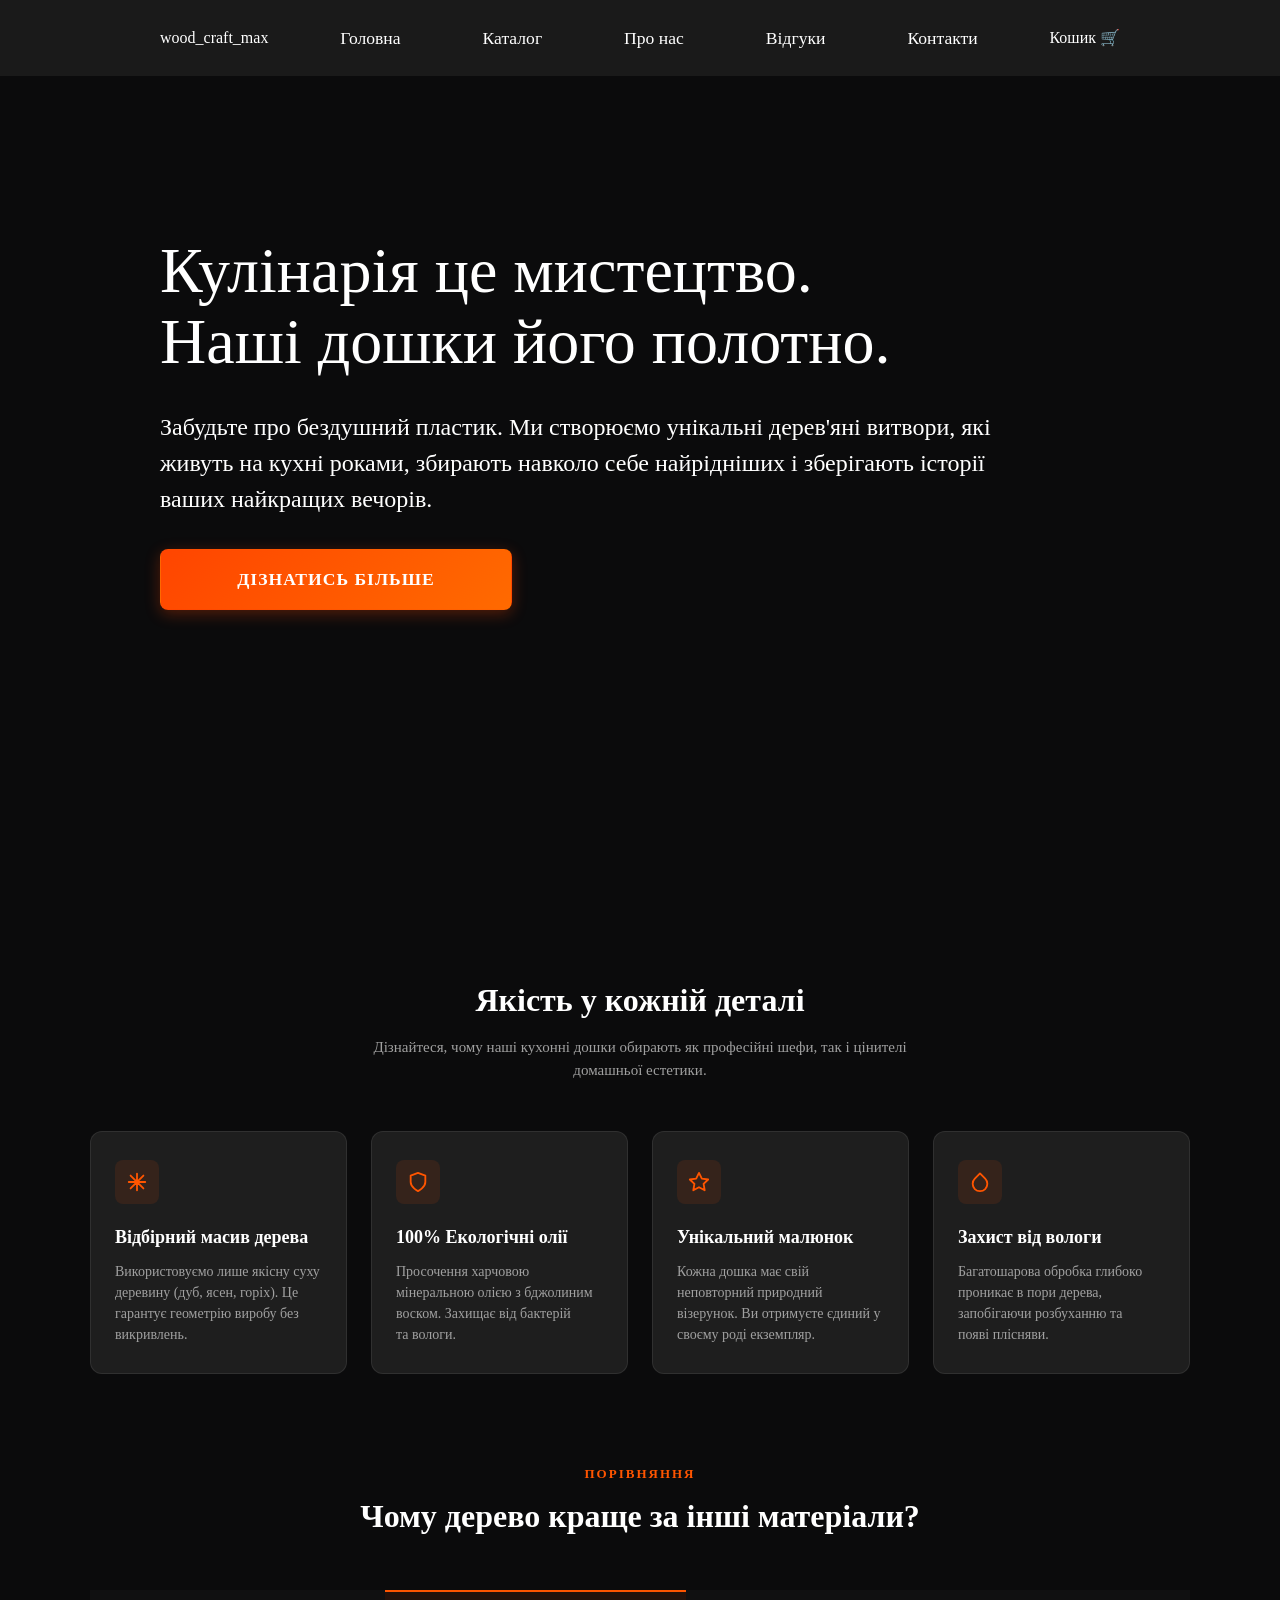
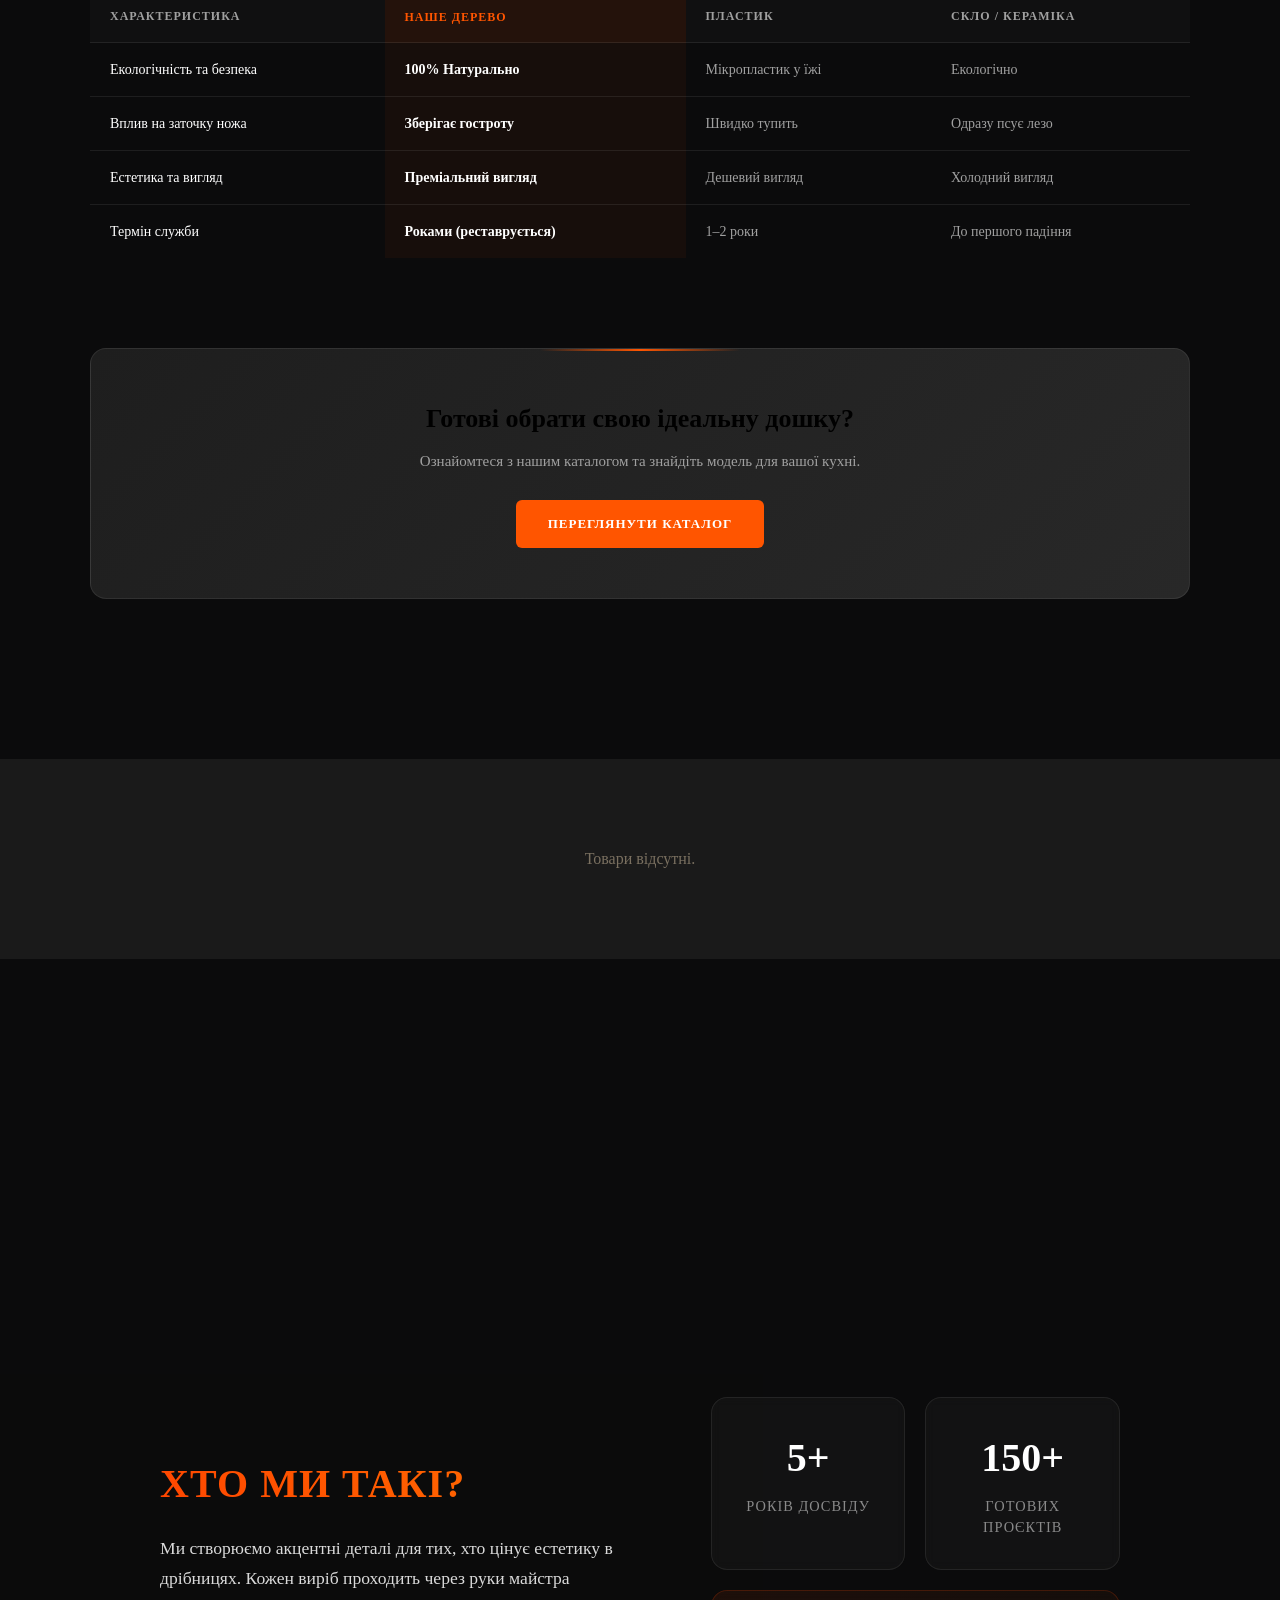
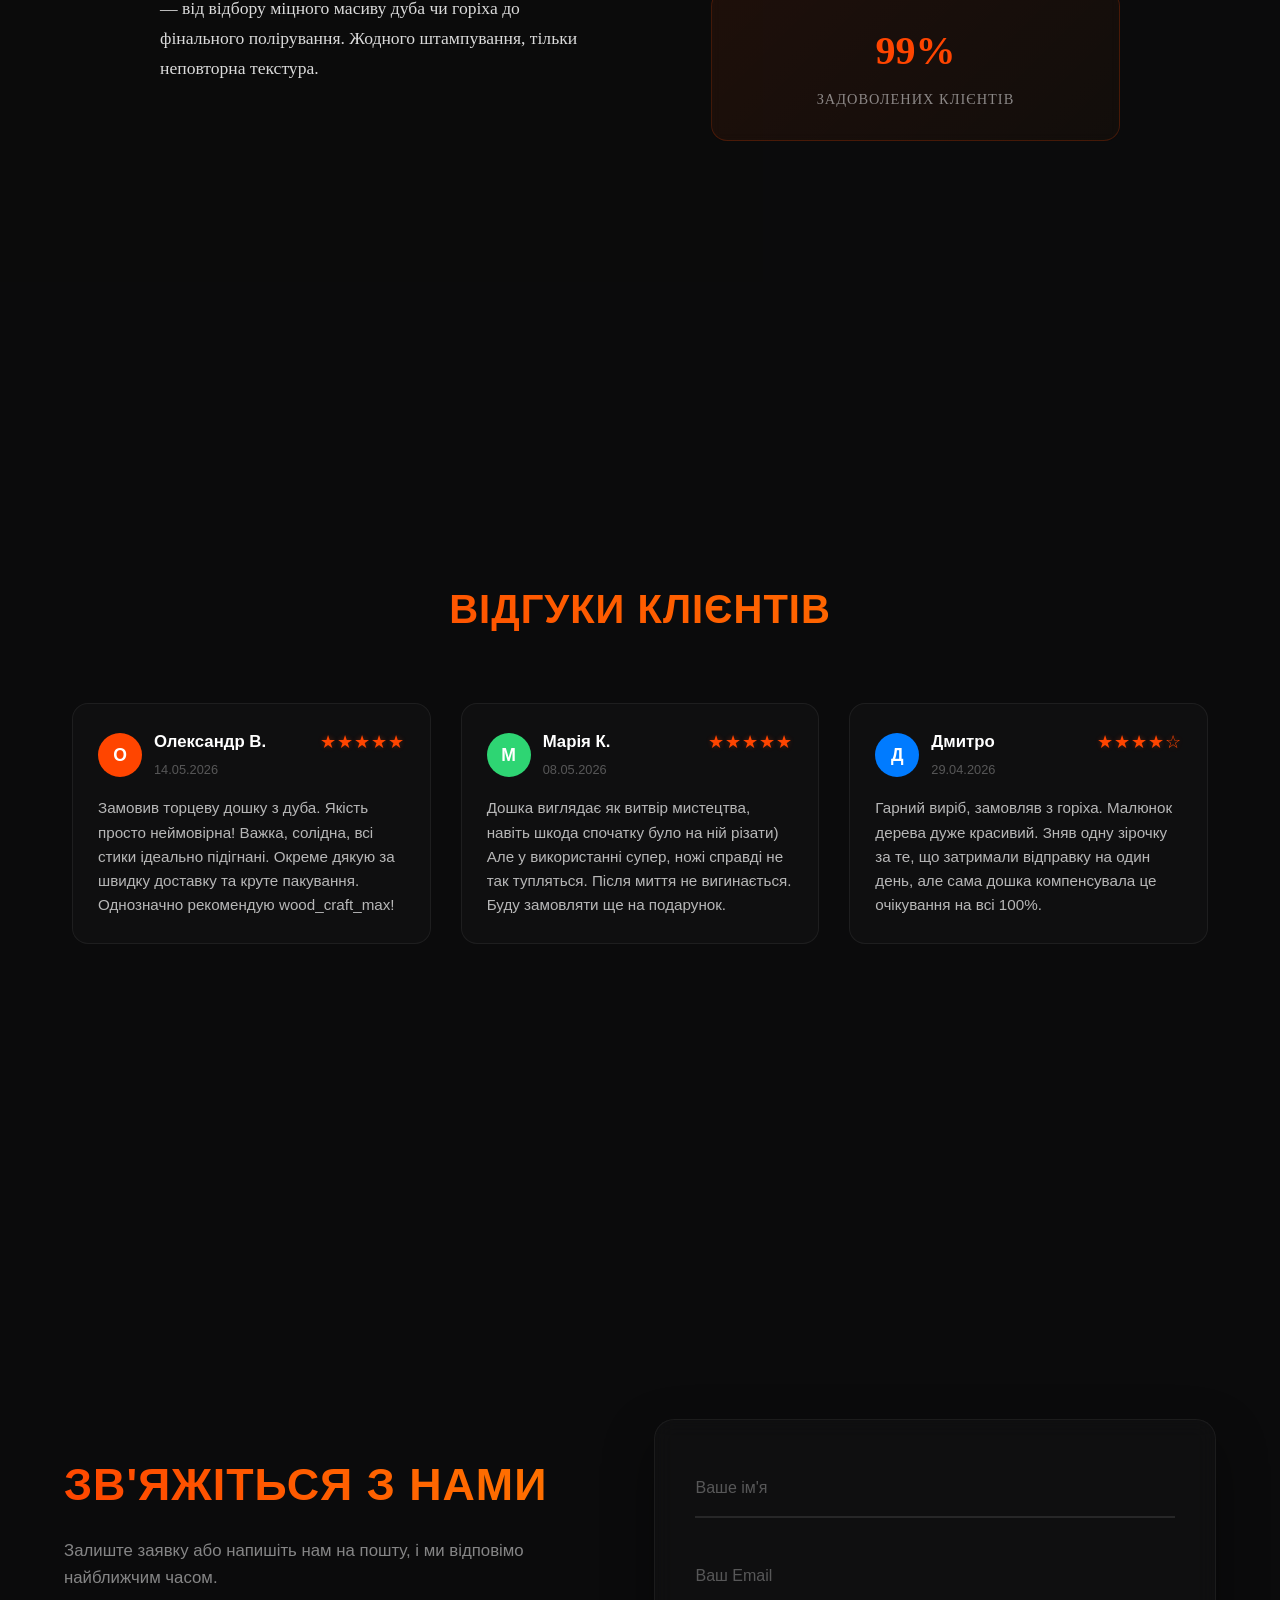
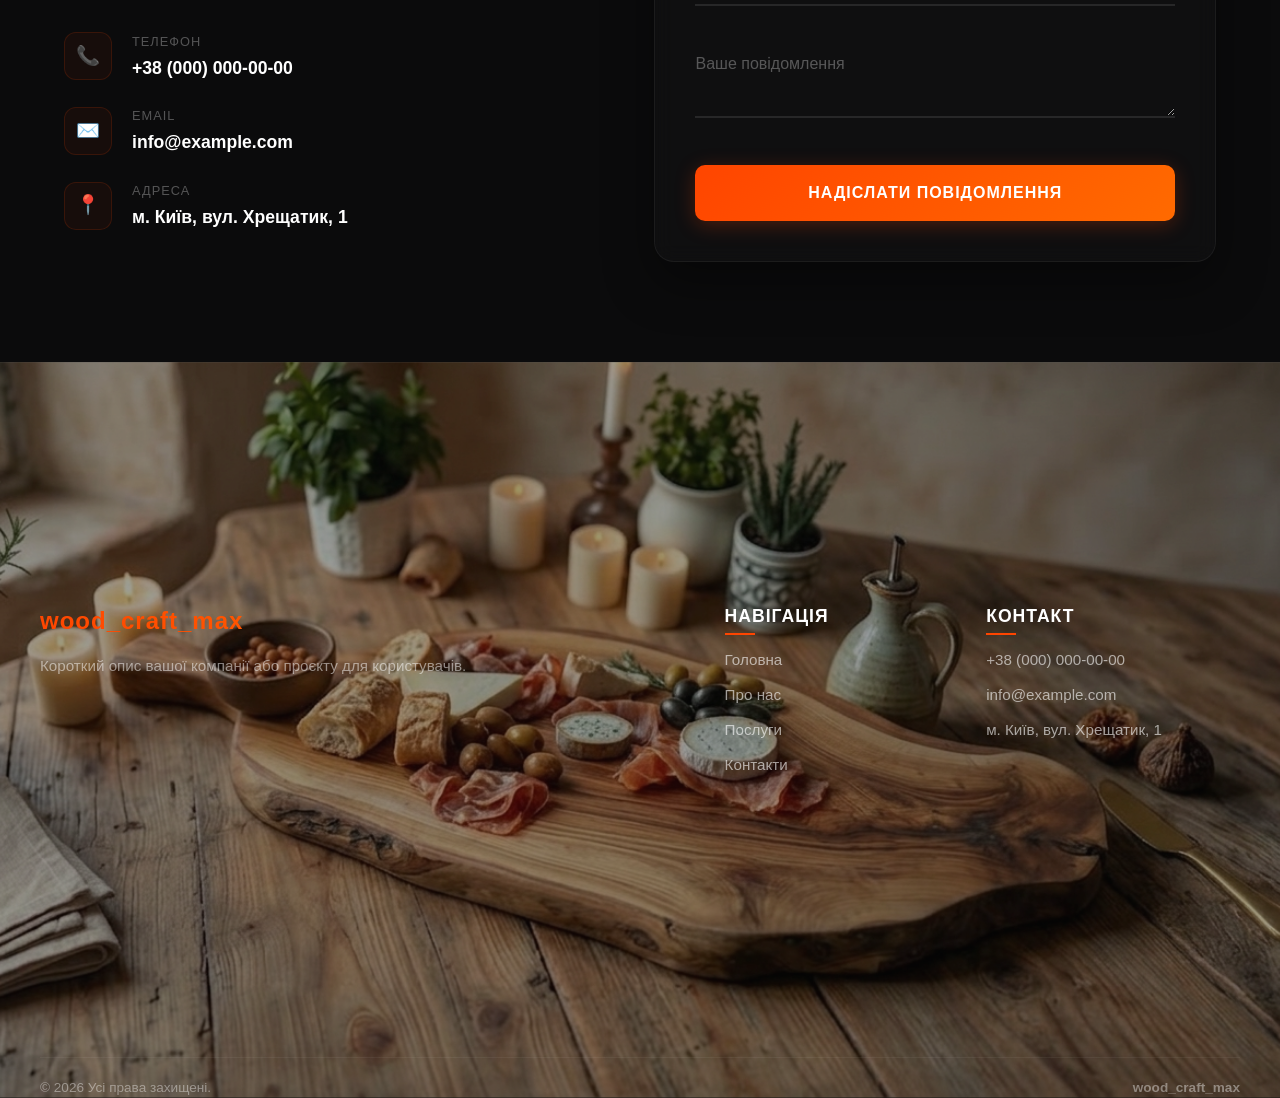
==== commit 13325548: "add wood20" ====
--- a/index.html
+++ b/index.html
@@ -15,15 +15,15 @@
 </head>
 <body>
 
-<!-- Фірмовий прелоадер wood_craft_max -->
-<div class="preloader" id="preloader">
-    <div class="preloader__content">
-        <!-- Текст, який буде ефектно підсвічуватися -->
-        <h2 class="preloader__logo">wood_craft_max</h2>
-        <!-- Лінія завантаження під текстом -->
-        <div class="preloader__line"></div>
-    </div>
-</div>
+
+<!--<div class="preloader" id="preloader">-->
+<!--    <div class="preloader__content">-->
+<!--       -->
+<!--        <h2 class="preloader__logo">wood_craft_max</h2>-->
+<!--        -->
+<!--        <div class="preloader__line"></div>-->
+<!--    </div>-->
+<!--</div>-->
 
 
 <header class="header">
@@ -40,10 +40,10 @@
     </nav>
 
     <div class="header__cart">
-        <h2>Кошик</h2>
-        <div id="cart-items"></div>
-        <p>Разом: <span id="total-price">0</span> грн</p>
-        <button id="clear-cart">Очистити кошик</button>
+        <a href="cart.html" class="header__cart-link" style="color: inherit; text-decoration: none; display: flex; align-items: center; gap: 8px;">
+            <span>Кошик 🛒</span>
+            <span class="cart-count" style="display: none; background: #ff4500; color: #fff; padding: 2px 6px; border-radius: 50%; font-size: 12px;">0</span>
+        </a>
     </div>
 </header>
 
--- a/css/header.css
+++ b/css/header.css
@@ -48,4 +48,7 @@
     color: #ff4500; /* Зміна кольору тексту на помаранчевий додасть стилю */
     box-shadow: 0 10px 20px rgba(255, 69, 0, 0.15),
     0 0 8px rgba(255, 69, 0, 0.3);
-}+}
+
+
+
